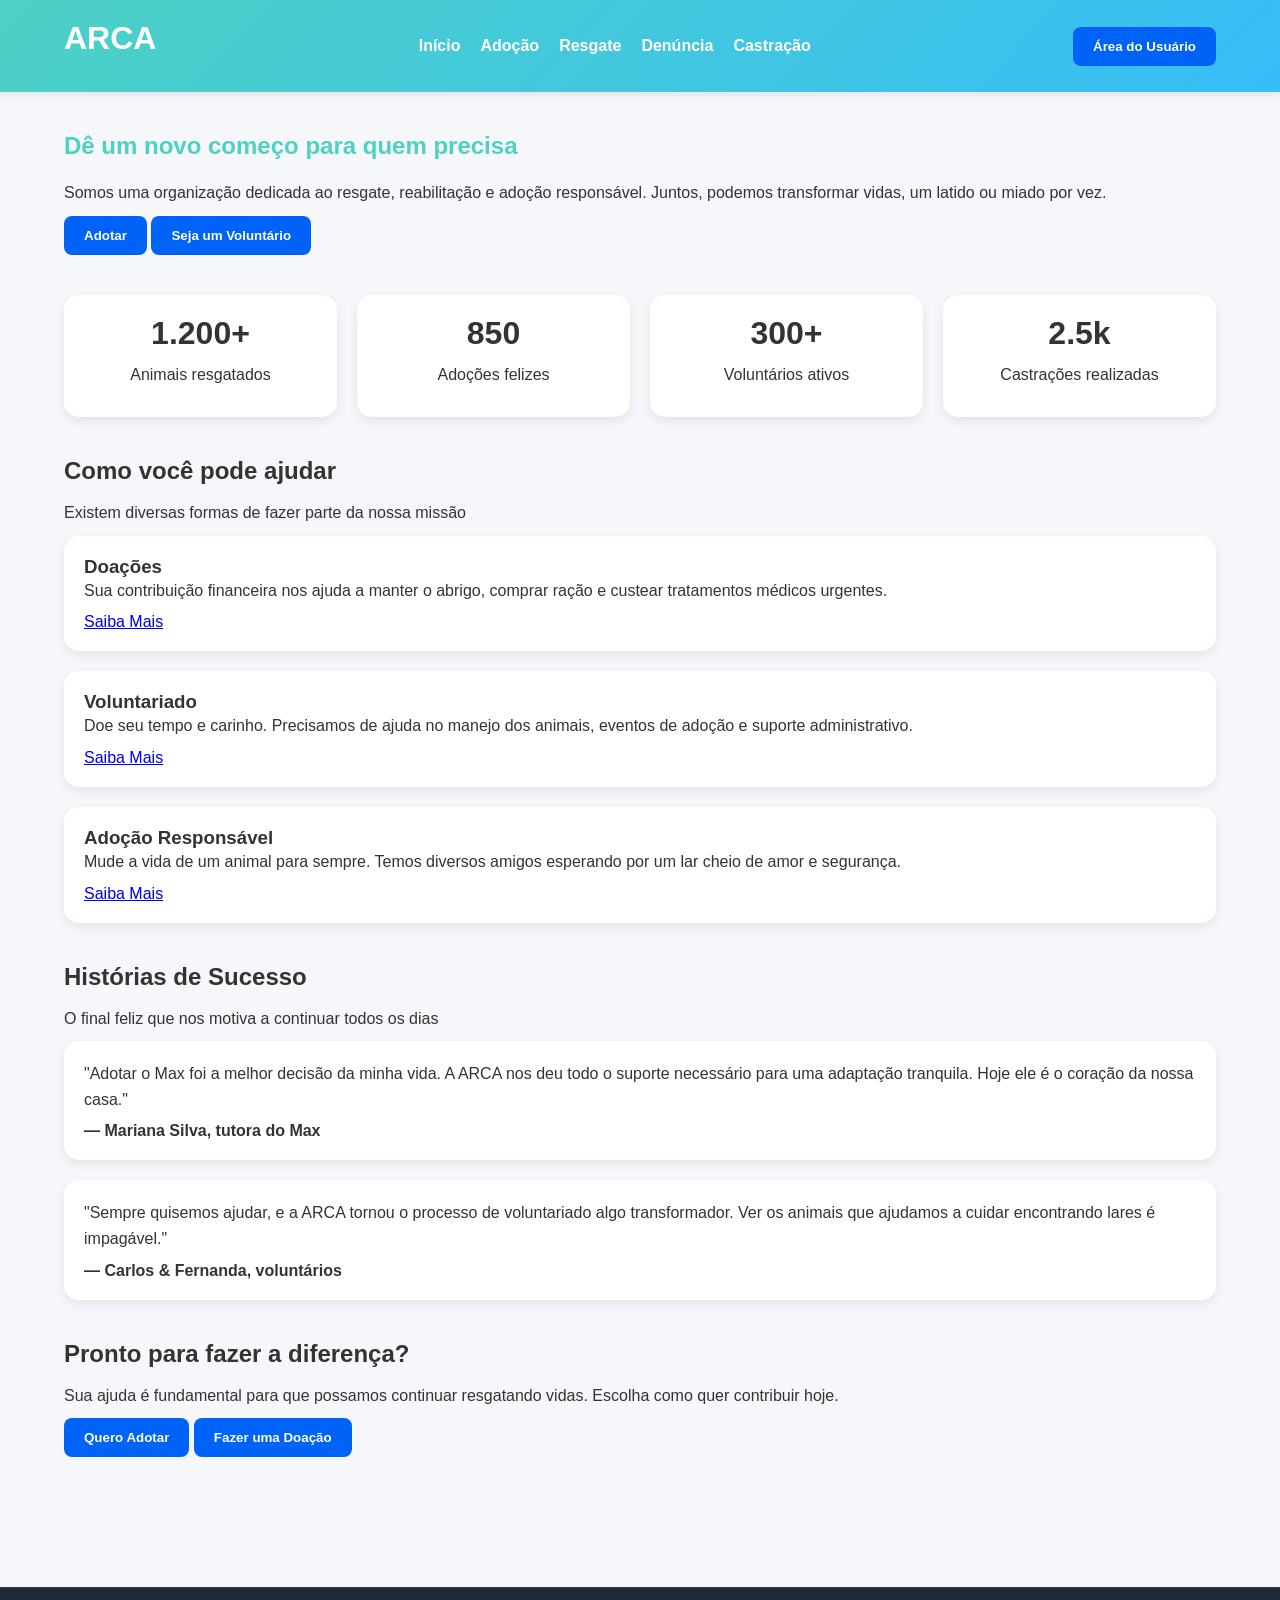
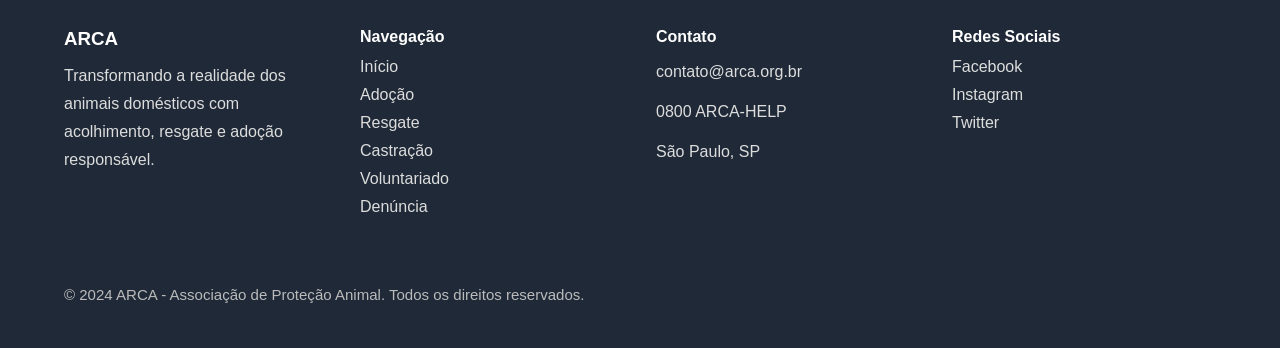
==== index.html @ 3cf7c87c "Add files via upload" ====
<!DOCTYPE html>
<html lang="pt-BR">
<head>
  <meta charset="UTF-8">
  <meta name="viewport" content="width=device-width, initial-scale=1.0">
  <title>ARCA</title>
  <link rel="stylesheet" href="css/style.css">
</head>
<body>

  <header>
    <h2>ARCA</h2>

    <nav>
      <a href="index.html">Início</a>
      <a href="adocao.html">Adoção</a>
      <a href="resgate.html">Resgate</a>
      <a href="denuncia.html">Denúncia</a>
      <a href="castracao.html">Castração</a>
    </nav>

    <button><a href="telalogin.html">Área do Usuário</a></button>
  </header>

  <main>
    <section>
      <h1>Dê um novo começo para quem precisa</h1>
      <p>
        Somos uma organização dedicada ao resgate, reabilitação e adoção responsável.
        Juntos, podemos transformar vidas, um latido ou miado por vez.
      </p>

      <button><a href="adocao.html">Adotar</a></button> 
      <button><a href="voluntario.html">Seja um Voluntário</a></button>
    </section>

    <section class="stats">
      <div>
        <h2>1.200+</h2>
        <p>Animais resgatados</p>
      </div>

      <div>
        <h2>850</h2>
        <p>Adoções felizes</p>
      </div>

      <div>
        <h2>300+</h2>
        <p>Voluntários ativos</p>
      </div>

      <div>
        <h2>2.5k</h2>
        <p>Castrações realizadas</p>
      </div>
    </section>

    <section>
      <h2>Como você pode ajudar</h2>
      <p>Existem diversas formas de fazer parte da nossa missão</p>

      <article>
        <h3>Doações</h3>
        <p>
          Sua contribuição financeira nos ajuda a manter o abrigo,
          comprar ração e custear tratamentos médicos urgentes.
        </p>
        <a href="#">Saiba Mais</a>
      </article>

      <article>
        <h3>Voluntariado</h3>
        <p>
          Doe seu tempo e carinho. Precisamos de ajuda no manejo dos animais,
          eventos de adoção e suporte administrativo.
        </p>
        <a href="voluntario.html">Saiba Mais</a>
      </article>

      <article>
        <h3>Adoção Responsável</h3>
        <p>
          Mude a vida de um animal para sempre. Temos diversos amigos esperando
          por um lar cheio de amor e segurança.
        </p>
        <a href="adocao.html">Saiba Mais</a>
      </article>
    </section>

    <section>
      <h2>Histórias de Sucesso</h2>
      <p>O final feliz que nos motiva a continuar todos os dias</p>

      <article>
        <p>
          "Adotar o Max foi a melhor decisão da minha vida. A ARCA nos deu todo
          o suporte necessário para uma adaptação tranquila. Hoje ele é o coração
          da nossa casa."
        </p>
        <strong>— Mariana Silva, tutora do Max</strong>
      </article>

      <article>
        <p>
          "Sempre quisemos ajudar, e a ARCA tornou o processo de voluntariado algo
          transformador. Ver os animais que ajudamos a cuidar encontrando lares é
          impagável."
        </p>
        <strong>— Carlos & Fernanda, voluntários</strong>
      </article>
    </section>

    <section>
      <h2>Pronto para fazer a diferença?</h2>
      <p>
        Sua ajuda é fundamental para que possamos continuar resgatando vidas.
        Escolha como quer contribuir hoje.
      </p>

      <button><a href="adocao.html">Quero Adotar</a></button>
      <button>Fazer uma Doação</a></button>
    </section>
  </main>

  <footer>
    <div>
      <h3>ARCA</h3>
      <p>Transformando a realidade dos animais domésticos com acolhimento, resgate e adoção responsável.</p>
    </div>
    <div>
      <h4>Navegação</h4>
      <ul>
        <li><a href="index.html">Início</a></li>
        <li><a href="adocao.html">Adoção</a></li>
        <li><a href="resgate.html">Resgate</a></li>
        <li><a href="castracao.html">Castração</a></li>
        <li><a href="voluntario.html">Voluntariado</a></li>
        <li><a href="denuncia.html">Denúncia</a></li>
      </ul>
    </div>
    <div>
      <h4>Contato</h4>
      <p>contato@arca.org.br</p>
      <p>0800 ARCA-HELP</p>
      <p>São Paulo, SP</p>
    </div>
    <div>
      <h4>Redes Sociais</h4>
      <ul>
        <li><a href="#">Facebook</a></li>
        <li><a href="#">Instagram</a></li>
        <li><a href="#">Twitter</a></li>
      </ul>
    </div>
    <p>© 2024 ARCA - Associação de Proteção Animal. Todos os direitos reservados.</p>
  </footer>

  <script src="./index.js"></script>
</body>
</html>
---- css/style.css ----
:root{
    --verde:hsl(174, 59%, 56%) ;
    --verde-claro:#38BDF8 ;
    --laranja:#0063F7;
    --cinza:#F5F7FA;
    --branco:#FFFFFF;
    --texto:#333333;
}

*{
    margin:0;
    padding:0;
    box-sizing:border-box;
    font-family:'Segoe UI', Tahoma, Geneva, Verdana, sans-serif;
}

body{
    background:var(--cinza);
    color:var(--texto);
    min-height:100vh;
}

/* HEADER */

header{
    background:linear-gradient(135deg,var(--verde),var(--verde-claro));
    color:white;
    padding:20px 5%;
    display:flex;
    justify-content:space-between;
    align-items:center;
    flex-wrap:wrap;
    box-shadow:0 2px 10px rgba(0,0,0,.1);
}

header h1,
header h2{
    font-size:2rem;
}

/* MENU */

nav{
    display:flex;
    gap:20px;
    align-items:center;
    flex-wrap:wrap;
}

header nav h1,
header nav h2{
    margin:0;
    font-size:1.8rem;
}

header nav ul{
    list-style:none;
    display:flex;
    gap:20px;
    align-items:center;
    margin:0;
    padding:0;
}

header nav li{
    margin:0;
}

nav a,
header nav ul a{
    text-decoration:none;
    color:white;
    font-weight:600;
    transition:.3s;
}

nav a:hover,
header nav ul a:hover{
    opacity:.8;
}

header nav button{
    margin-left:auto;
}

header nav button a{
    display:block;
    width:100%;
    height:100%;
    color:white;
    text-decoration:none;
}

/* CONTEÚDO */

main{
    width:90%;
    max-width:1200px;
    margin:auto;
    padding:40px 0;
}

section{
    margin-bottom:40px;
}

.rescue-grid{
    display:grid;
    grid-template-columns:1.6fr 1fr;
    gap:30px;
    align-items:start;
}

.rescue-grid aside{
    display:flex;
    flex-direction:column;
    gap:20px;
}

.map-box,
.help-box,
.emergency-box{
    background:white;
    border:1px solid rgba(0,0,0,.12);
    border-radius:15px;
    padding:24px;
    box-shadow:0 4px 12px rgba(0,0,0,.06);
}

.help-box{
    border-color:rgba(0,0,0,.18);
}

.map-box h2,
.help-box h3,
.emergency-box h3{
    margin-bottom:15px;
}

.help-box ul{
    margin:0;
    padding-left:20px;
}

.help-box li{
    margin-bottom:12px;
    line-height:1.75;
}

.map-box p,
.emergency-box p{
    margin-bottom:0;
}

.map-link{
    color:var(--verde);
    font-weight:700;
    text-decoration:none;
}

.map-link:hover{
    text-decoration:underline;
}

.map-frame{
    width:100%;
    min-height:240px;
    border-radius:15px;
    overflow:hidden;
    margin-bottom:15px;
    border:1px solid rgba(0,0,0,.12);
}

.map-frame iframe{
    width:100%;
    min-height:240px;
    border:0;
}

@media(max-width:992px){
    .rescue-grid{
        grid-template-columns:1fr;
    }
}

.stats{
    display:flex;
    gap:20px;
    justify-content:space-between;
    flex-wrap:wrap;
    align-items:center;
}

.stats > div{
    flex:1;
    min-width:180px;
    background:white;
    padding:20px;
    border-radius:15px;
    box-shadow:0 4px 12px rgba(0,0,0,.08);
    text-align:center;
}

.stats > div h2{
    font-size:2rem;
    margin-bottom:10px;
}

h1{
    color:var(--verde);
    margin-bottom:20px;
}

h2{
    margin-bottom:15px;
}

p{
    margin-bottom:10px;
    line-height:1.6;
}

/* CARDS */

article,
.card{
    background:white;
    border-radius:15px;
    padding:20px;
    margin-bottom:20px;
    box-shadow:0 4px 12px rgba(0,0,0,.08);
    transition:.3s;
}

article:hover,
.card:hover{
    transform:translateY(-4px);
}

/* GRID */

.cards,
.cards-grid{
    display:grid;
    grid-template-columns:repeat(auto-fit,minmax(280px,1fr));
    gap:20px;
}

.card-alert{
    grid-column:span 2;
    max-width:600px;
}

@media(max-width:768px){
    .card-alert{
        grid-column:span 1;
    }
}

/* IMAGENS */

img{
    max-width:100%;
    display:block;
    border-radius:10px;
}

.denuncia-img{
    max-width:420px;
    width:100%;
    height:auto;
    border-radius:20px;
    margin-top:20px;
    box-shadow:0 20px 40px rgba(0,0,0,0.14);
    border:1px solid rgba(255,255,255,0.35);
}

.hero-grid{
    display:grid;
    grid-template-columns:1.1fr 0.9fr;
    gap:40px;
    align-items:center;
    margin-bottom:40px;
}

.hero-copy p{
    max-width:620px;
    line-height:1.75;
}

.hero-visual{
    display:flex;
    justify-content:center;
}

.box-outline{
    background:white;
    border:1px solid rgba(0,0,0,.12);
    border-radius:18px;
    padding:30px;
    box-shadow:0 18px 35px rgba(0,0,0,0.08);
    margin-bottom:40px;
}

.box-outline h2{
    margin-bottom:20px;
}

.box-outline ul{
    list-style:none;
    margin:0;
    padding:0;
}

.box-outline li{
    position:relative;
    padding-left:28px;
    margin-bottom:14px;
    line-height:1.75;
}

.box-outline li::before{
    content:"✓";
    position:absolute;
    left:0;
    top:0;
    color:var(--verde);
    font-weight:700;
}

@media(max-width:992px){
    .hero-grid{
        grid-template-columns:1fr;
    }
    .hero-visual{
        order:-1;
    }
}

.card-img{
    overflow:hidden;
    border-radius:15px;
    height:210px;
}

.card-img img{
    width:100%;
    height:100%;
    object-fit:cover;
    display:block;
}

/* FORMULÁRIOS */

form{
    background:white;
    padding:30px;
    border-radius:15px;
    box-shadow:0 4px 12px rgba(0,0,0,.08);
}

fieldset{
    border:none;
    margin:0 0 25px;
    padding:0;
}

legend{
    font-size:1.1rem;
    font-weight:700;
    margin-bottom:18px;
}

label{
    display:block;
    margin-bottom:5px;
    font-weight:600;
}

label.checkbox-inline{
    display:flex;
    justify-content:flex-start;
    align-items:center;
    gap:8px;
    padding:10px 0;
    font-weight:600;
}

.checkbox-group{
    display:flex;
    gap:20px;
    flex-wrap:wrap;
    margin-bottom:20px;
}

.checkbox-group label{
    display:flex;
    flex:1;
    min-width:150px;
}

label.checkbox-inline span{
}

label.checkbox-inline input[type="checkbox"]{
    width:auto;
    margin:0;
}

/* STEPPER */
.stepper{
    display:flex;
    gap:24px;
    align-items:center;
    justify-content:center;
    margin-bottom:20px;
}

.step{
    display:flex;
    flex-direction:column;
    align-items:center;
    text-decoration:none;
    color:var(--texto);
    position:relative;
    padding:0 12px;
}

.step:not(:first-child)::before{
    content:"";
    position:absolute;
    left:-50%;
    top:18px;
    width:100%;
    height:2px;
    background:#e9eef0;
    z-index:0;
}

.step .circle{
    z-index:1;
    width:36px;
    height:36px;
    border-radius:50%;
    border:2px solid var(--verde);
    display:flex;
    align-items:center;
    justify-content:center;
    background:white;
    color:var(--verde);
    font-weight:700;
}

.step.active .circle{
    background:var(--verde);
    color:white;
}

.step .label{
    margin-top:8px;
    font-size:0.9rem;
}

/* end stepper */

input,
textarea,
select{
    width:100%;
    padding:12px;
    margin-bottom:15px;
    border:1px solid #ccc;
    border-radius:8px;
    font-size:1rem;
}

input:focus,
textarea:focus,
select:focus{
    outline:none;
    border-color:var(--verde);
}

/* BOTÕES */

button,
.btn{
    background:var(--laranja);
    color:white;
    border:none;
    padding:12px 20px;
    border-radius:8px;
    cursor:pointer;
    font-weight:600;
    transition:.3s;
}

button:hover,
.btn:hover{
    background:#f57c00;
}

.filters{
    margin-top:40px;
    margin-bottom:30px;
    display:flex;
    gap:10px;
    flex-wrap:wrap;
}

.filter-btn{
    background:var(--laranja);
    color:white;
    border:none;
    padding:10px 16px;
    border-radius:8px;
    cursor:pointer;
    font-weight:600;
    transition:.3s;
}

.filter-btn:hover{
    background:#f57c00;
}

button a,
.btn a{
    color:white;
    text-decoration:none;
}

/* TABELAS */

table{
    width:100%;
    border-collapse:collapse;
    background:white;
}

th{
    background:var(--verde);
    color:white;
}

th,
td{
    border:1px solid #ddd;
    padding:12px;
    text-align:center;
}

/* LOGIN E CADASTRO */

.login-container,
.cadastro-container{
    max-width:500px;
    margin:50px auto;
}

/* ÁREA DO USUÁRIO */

.perfil,
.usuario{
    background:white;
    padding:25px;
    border-radius:15px;
    box-shadow:0 4px 12px rgba(0,0,0,.08);
}

/* FOOTER */

footer{
    display:grid;
    grid-template-columns:repeat(4,minmax(180px,1fr));
    gap:32px;
    background:#1f2937;
    color:white;
    padding:40px 5%;
    margin-top:50px;
    border-top:1px solid rgba(255,255,255,0.08);
}

footer > div{
    display:flex;
    flex-direction:column;
    gap:12px;
}

footer h3,
footer h4{
    margin:0;
    font-weight:700;
}

footer p{
    margin:0;
    line-height:1.75;
    color:#ddd;
}

footer ul{
    list-style:none;
    padding:0;
    margin:0;
    display:block;
}

footer ul li{
    margin-bottom:10px;
}

footer a{
    color:#ddd;
    text-decoration:none;
}

footer a:hover{
    color:white;
}

footer > p{
    grid-column:1 / -1;
    color:#bbb;
    font-size:0.94rem;
    margin-top:24px;
}

/* RESPONSIVO */

@media(max-width:768px){

    header{
        flex-direction:column;
        text-align:center;
        gap:15px;
    }

    nav{
        justify-content:center;
    }

    h1{
        font-size:1.8rem;
    }

    form{
        padding:20px;
    }
}
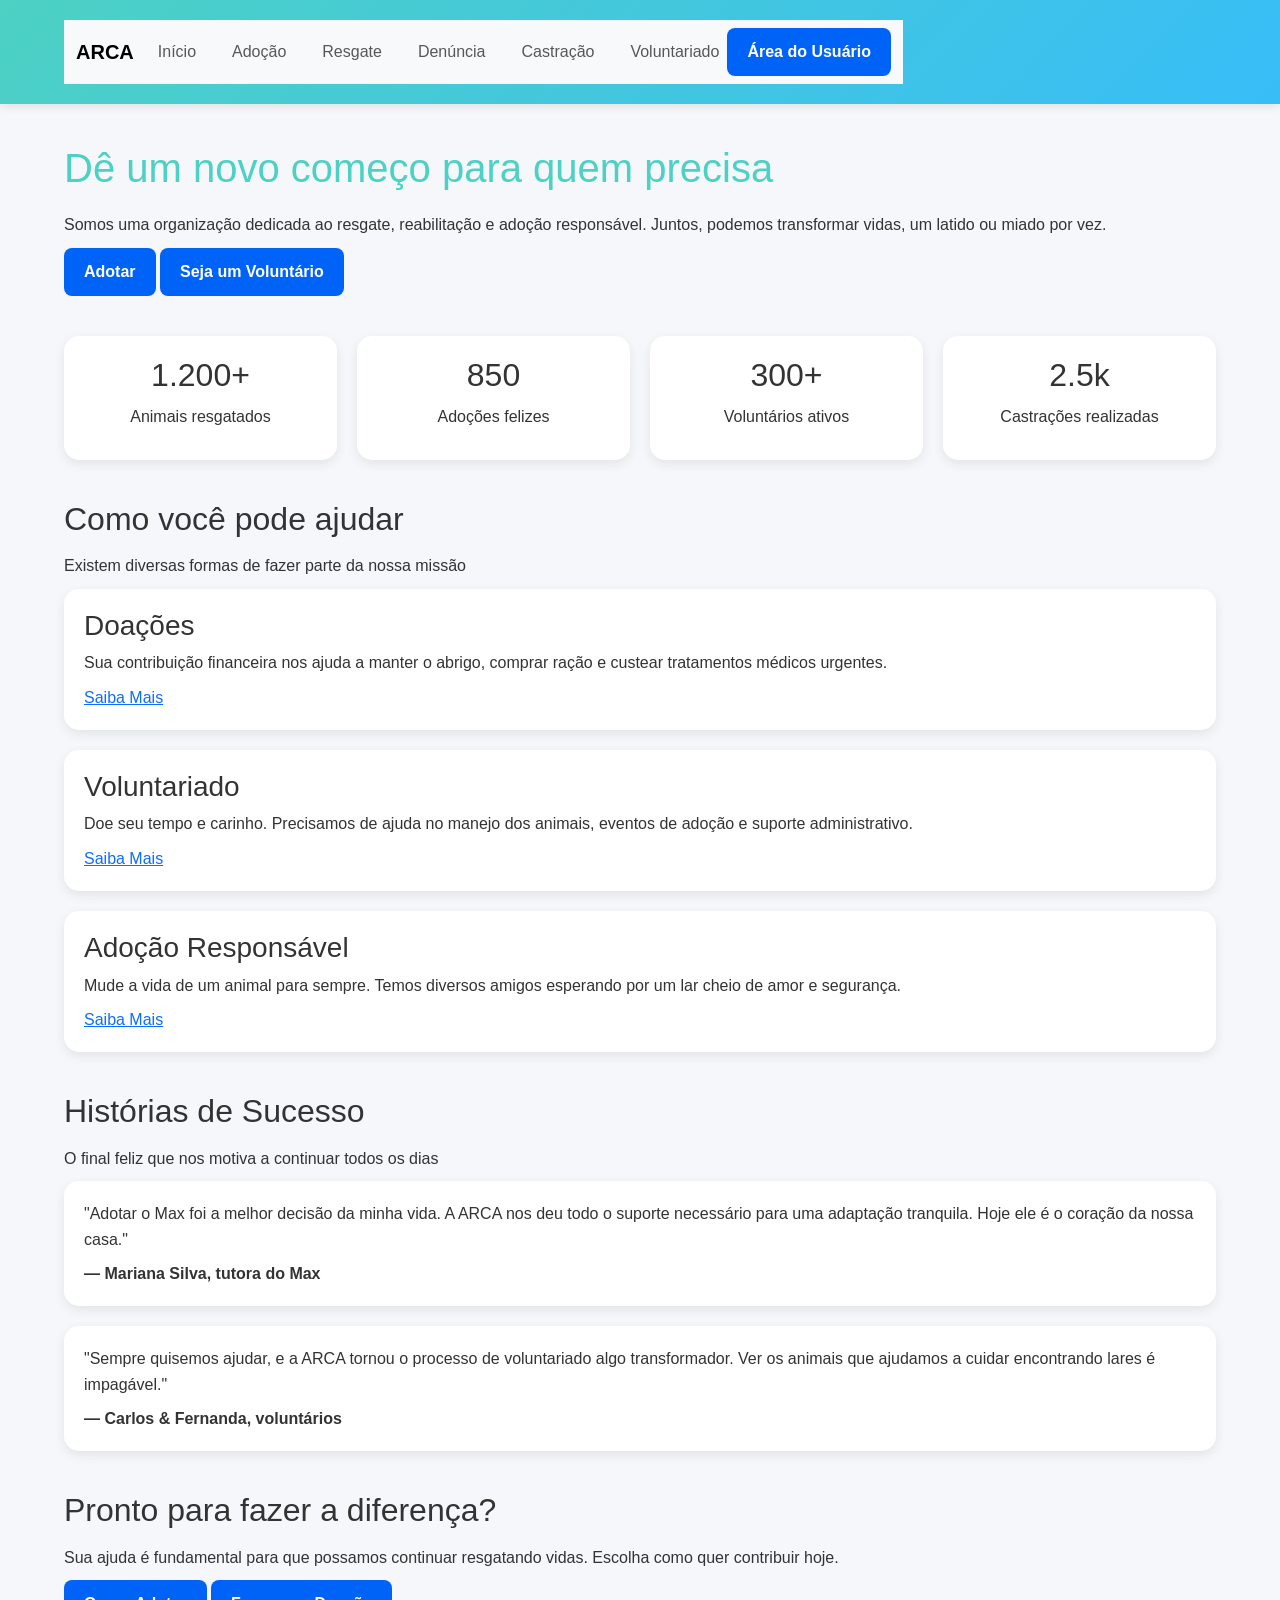
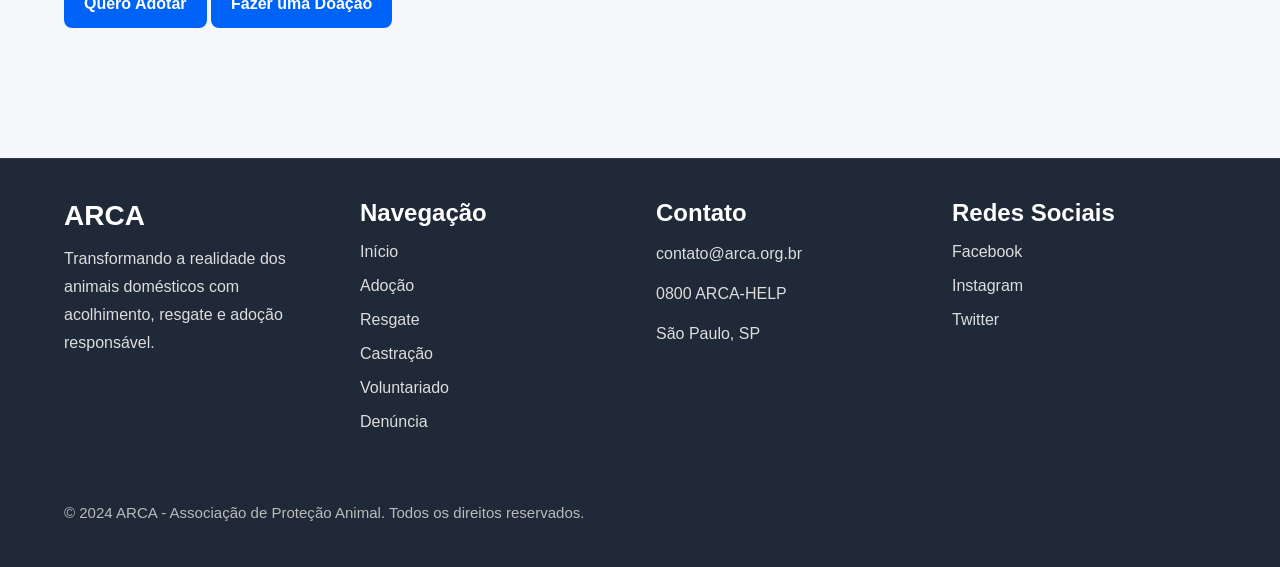
==== commit ad801bb4: "Update index.html" ====
--- a/index.html
+++ b/index.html
@@ -1,6 +1,7 @@
 <!DOCTYPE html>
 <html lang="pt-BR">
 <head>
+  <link href="https://cdn.jsdelivr.net/npm/bootstrap@5.3.8/dist/css/bootstrap.min.css" rel="stylesheet" integrity="sha384-sRIl4kxILFvY47J16cr9ZwB07vP4J8+LH7qKQnuqkuIAvNWLzeN8tE5YBujZqJLB" crossorigin="anonymous">
   <meta charset="UTF-8">
   <meta name="viewport" content="width=device-width, initial-scale=1.0">
   <title>ARCA</title>
@@ -9,17 +10,61 @@
 <body>
 
   <header>
-    <h2>ARCA</h2>
-
-    <nav>
-      <a href="index.html">Início</a>
-      <a href="adocao.html">Adoção</a>
-      <a href="resgate.html">Resgate</a>
-      <a href="denuncia.html">Denúncia</a>
-      <a href="castracao.html">Castração</a>
-    </nav>
-
-    <button><a href="telalogin.html">Área do Usuário</a></button>
+<nav class="navbar navbar-expand-lg bg-body-tertiary">
+  <div class="container-fluid">
+
+    <a class="navbar-brand" href="index.html">ARCA</a>
+
+    <button
+      class="navbar-toggler"
+      type="button"
+      data-bs-toggle="collapse"
+      data-bs-target="#navbarNav"
+      aria-controls="navbarNav"
+      aria-expanded="false"
+      aria-label="Alternar navegação">
+
+      <span class="navbar-toggler-icon"></span>
+    </button>
+
+    <div class="collapse navbar-collapse" id="navbarNav">
+
+      <ul class="navbar-nav me-auto">
+
+        <li class="nav-item">
+          <a class="nav-link" href="index.html">Início</a>
+        </li>
+
+        <li class="nav-item">
+          <a class="nav-link" href="adocao.html">Adoção</a>
+        </li>
+
+        <li class="nav-item">
+          <a class="nav-link" href="resgate.html">Resgate</a>
+        </li>
+
+        <li class="nav-item">
+          <a class="nav-link" href="denuncia.html">Denúncia</a>
+        </li>
+
+        <li class="nav-item">
+          <a class="nav-link" href="castracao.html">Castração</a>
+        </li>
+
+        <li class="nav-item">
+          <a class="nav-link" href="voluntario.html">Voluntariado</a>
+        </li>
+
+      </ul>
+
+      <a class="btn btn-primary" href="telalogin.html">
+        Área do Usuário
+      </a>
+
+    </div>
+
+  </div>
+</nav>
   </header>
 
   <main>
@@ -157,5 +202,6 @@
   </footer>
 
   <script src="./index.js"></script>
+  <script src="https://cdn.jsdelivr.net/npm/bootstrap@5.3.8/dist/js/bootstrap.bundle.min.js" integrity="sha384-FKyoEForCGlyvwx9Hj09JcYn3nv7wiPVlz7YYwJrWVcXK/BmnVDxM+D2scQbITxI" crossorigin="anonymous"></script>
 </body>
-</html>+</html>
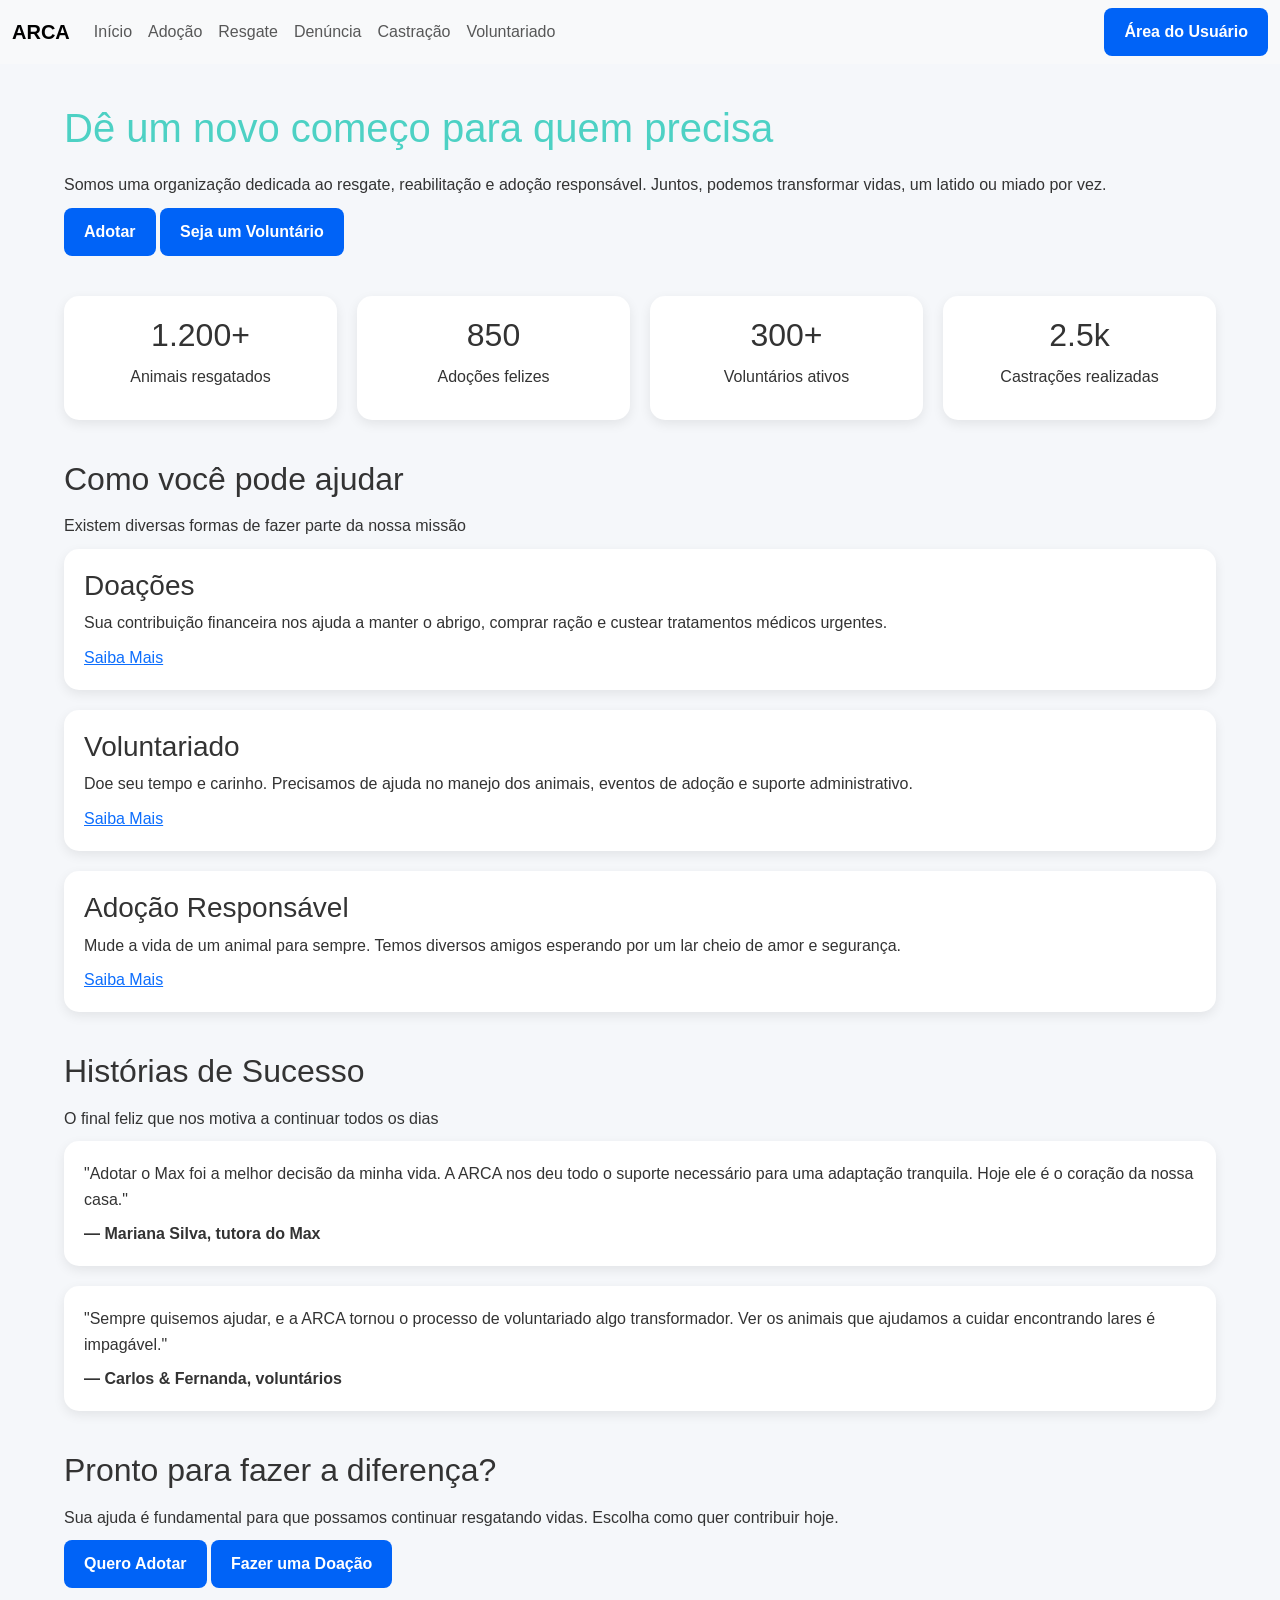
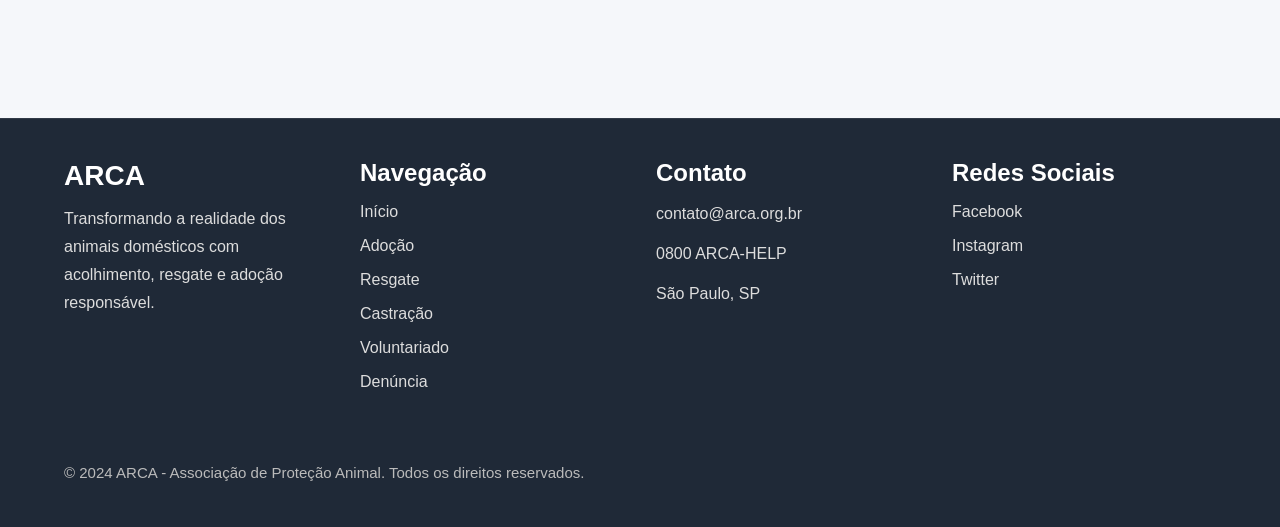
==== commit 84244670: "Update index.html" ====
--- a/index.html
+++ b/index.html
@@ -9,7 +9,7 @@
 </head>
 <body>
 
-  <header>
+
 <nav class="navbar navbar-expand-lg bg-body-tertiary">
   <div class="container-fluid">
 
@@ -65,7 +65,7 @@
 
   </div>
 </nav>
-  </header>
+
 
   <main>
     <section>
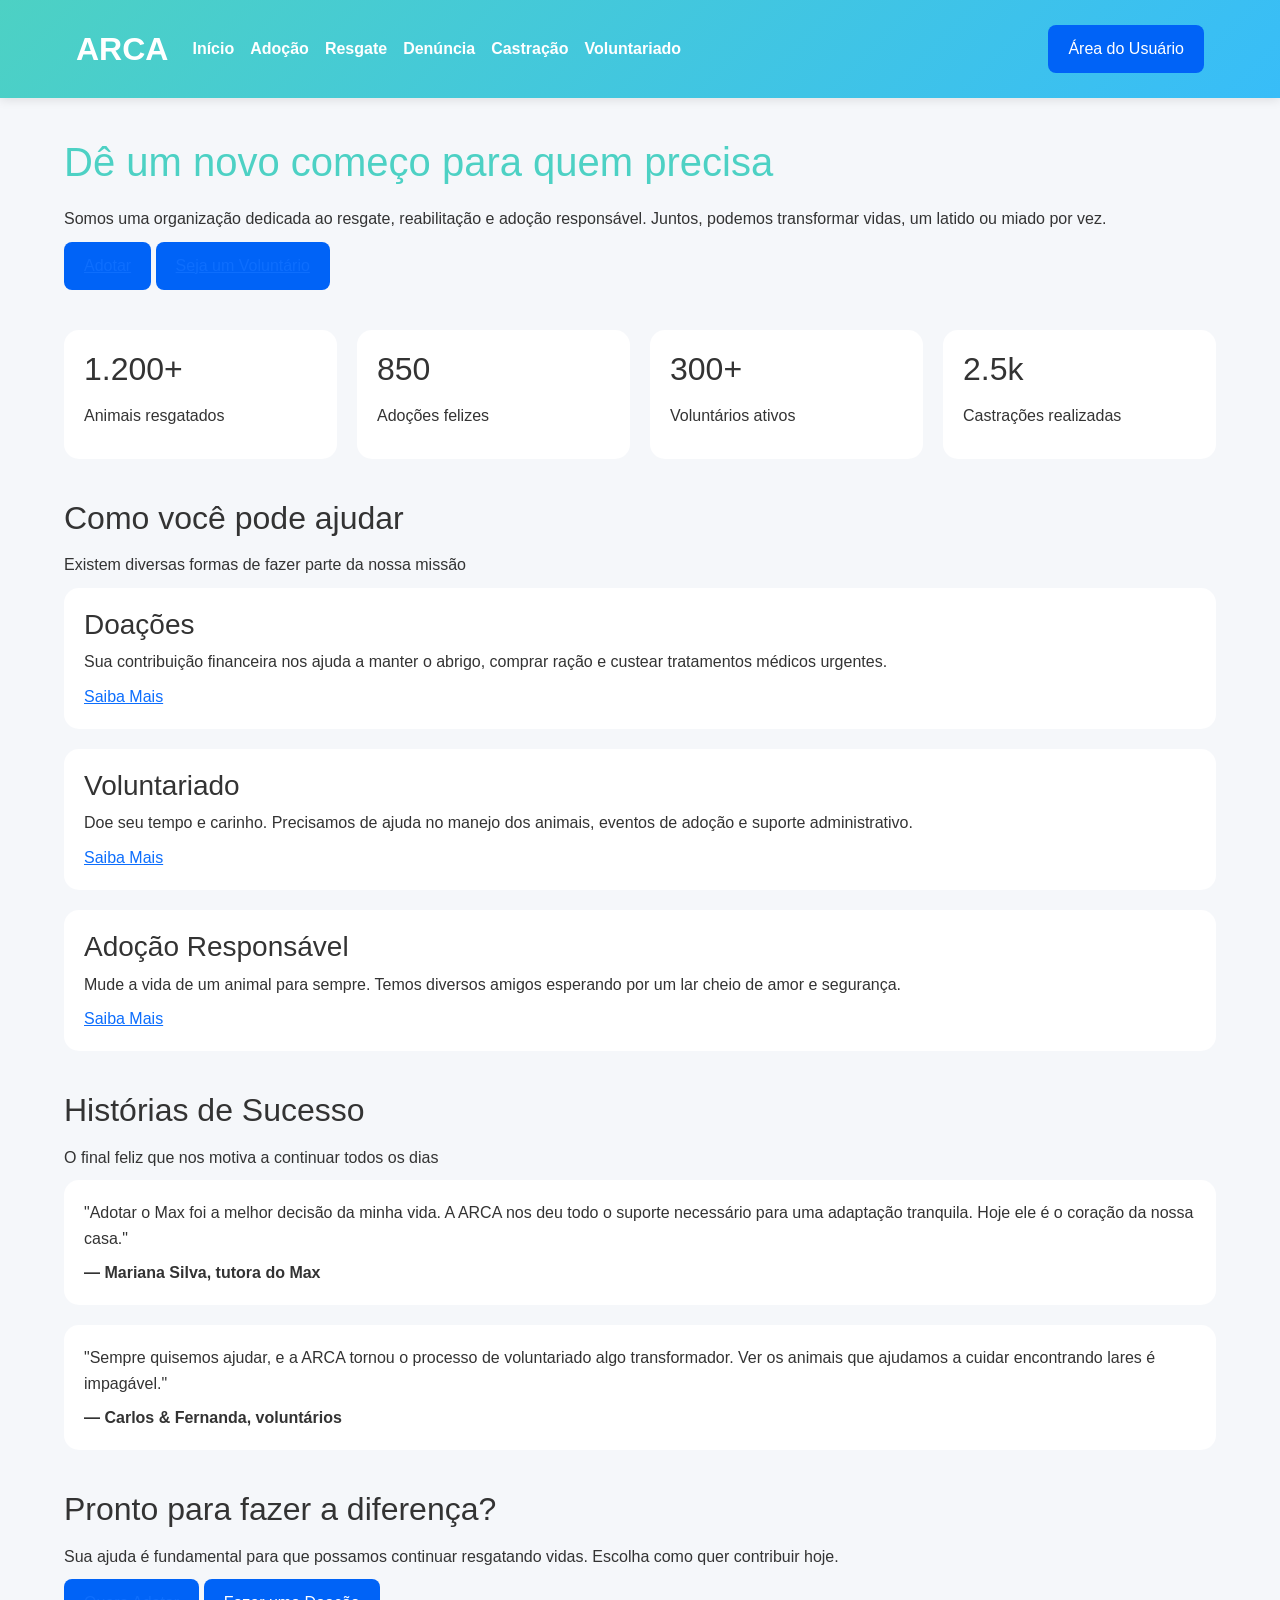
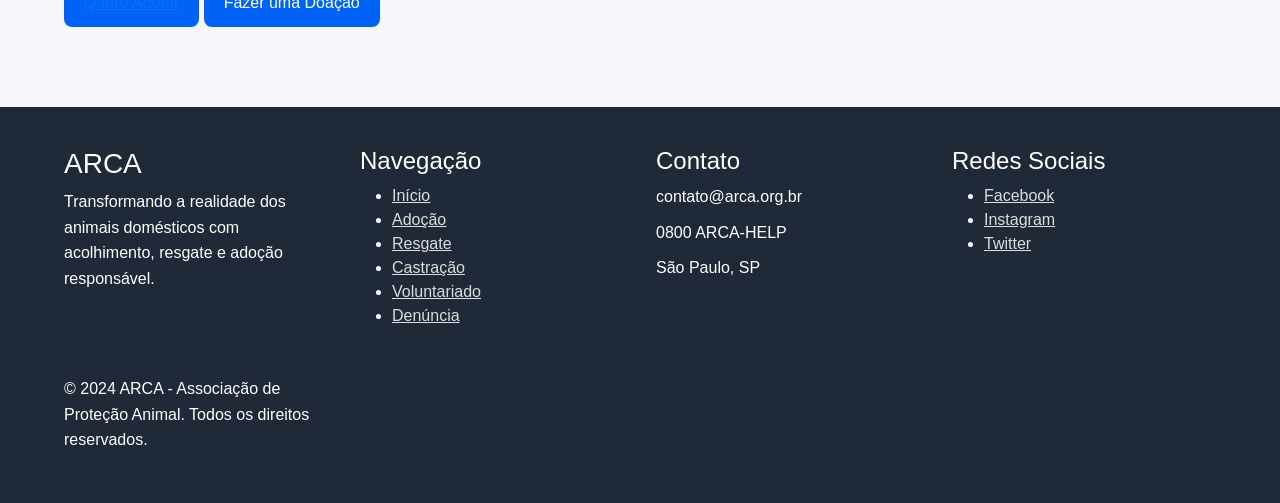
==== commit b68d88b3: "Update index.html" ====
--- a/index.html
+++ b/index.html
@@ -9,8 +9,7 @@
 </head>
 <body>
 
-
-<nav class="navbar navbar-expand-lg bg-body-tertiary">
+<nav class="navbar navbar-expand-lg bg-transparent">
   <div class="container-fluid">
 
     <a class="navbar-brand" href="index.html">ARCA</a>
--- a/css/style.css
+++ b/css/style.css
@@ -1,6 +1,7 @@
+
 :root{
-    --verde:hsl(174, 59%, 56%) ;
-    --verde-claro:#38BDF8 ;
+    --verde:hsl(174, 59%, 56%);
+    --verde-claro:#38BDF8;
     --laranja:#0063F7;
     --cinza:#F5F7FA;
     --branco:#FFFFFF;
@@ -39,8 +40,9 @@
 }
 
 /* MENU */
-
-nav{
+/* ALTERADO PARA NÃO QUEBRAR O BOOTSTRAP */
+
+header nav{
     display:flex;
     gap:20px;
     align-items:center;
@@ -66,7 +68,7 @@
     margin:0;
 }
 
-nav a,
+header nav a,
 header nav ul a{
     text-decoration:none;
     color:white;
@@ -74,7 +76,7 @@
     transition:.3s;
 }
 
-nav a:hover,
+header nav a:hover,
 header nav ul a:hover{
     opacity:.8;
 }
@@ -104,91 +106,11 @@
     margin-bottom:40px;
 }
 
-.rescue-grid{
-    display:grid;
-    grid-template-columns:1.6fr 1fr;
-    gap:30px;
-    align-items:start;
-}
-
-.rescue-grid aside{
-    display:flex;
-    flex-direction:column;
-    gap:20px;
-}
-
-.map-box,
-.help-box,
-.emergency-box{
-    background:white;
-    border:1px solid rgba(0,0,0,.12);
-    border-radius:15px;
-    padding:24px;
-    box-shadow:0 4px 12px rgba(0,0,0,.06);
-}
-
-.help-box{
-    border-color:rgba(0,0,0,.18);
-}
-
-.map-box h2,
-.help-box h3,
-.emergency-box h3{
-    margin-bottom:15px;
-}
-
-.help-box ul{
-    margin:0;
-    padding-left:20px;
-}
-
-.help-box li{
-    margin-bottom:12px;
-    line-height:1.75;
-}
-
-.map-box p,
-.emergency-box p{
-    margin-bottom:0;
-}
-
-.map-link{
-    color:var(--verde);
-    font-weight:700;
-    text-decoration:none;
-}
-
-.map-link:hover{
-    text-decoration:underline;
-}
-
-.map-frame{
-    width:100%;
-    min-height:240px;
-    border-radius:15px;
-    overflow:hidden;
-    margin-bottom:15px;
-    border:1px solid rgba(0,0,0,.12);
-}
-
-.map-frame iframe{
-    width:100%;
-    min-height:240px;
-    border:0;
-}
-
-@media(max-width:992px){
-    .rescue-grid{
-        grid-template-columns:1fr;
-    }
-}
-
 .stats{
     display:flex;
     gap:20px;
     justify-content:space-between;
     flex-wrap:wrap;
-    align-items:center;
 }
 
 .stats > div{
@@ -197,13 +119,6 @@
     background:white;
     padding:20px;
     border-radius:15px;
-    box-shadow:0 4px 12px rgba(0,0,0,.08);
-    text-align:center;
-}
-
-.stats > div h2{
-    font-size:2rem;
-    margin-bottom:10px;
 }
 
 h1{
@@ -228,240 +143,33 @@
     border-radius:15px;
     padding:20px;
     margin-bottom:20px;
-    box-shadow:0 4px 12px rgba(0,0,0,.08);
-    transition:.3s;
-}
-
-article:hover,
-.card:hover{
-    transform:translateY(-4px);
 }
 
 /* GRID */
 
-.cards,
 .cards-grid{
     display:grid;
     grid-template-columns:repeat(auto-fit,minmax(280px,1fr));
     gap:20px;
 }
 
-.card-alert{
-    grid-column:span 2;
-    max-width:600px;
-}
-
-@media(max-width:768px){
-    .card-alert{
-        grid-column:span 1;
-    }
-}
-
-/* IMAGENS */
-
-img{
-    max-width:100%;
-    display:block;
-    border-radius:10px;
-}
-
-.denuncia-img{
-    max-width:420px;
-    width:100%;
-    height:auto;
-    border-radius:20px;
-    margin-top:20px;
-    box-shadow:0 20px 40px rgba(0,0,0,0.14);
-    border:1px solid rgba(255,255,255,0.35);
-}
-
-.hero-grid{
-    display:grid;
-    grid-template-columns:1.1fr 0.9fr;
-    gap:40px;
-    align-items:center;
-    margin-bottom:40px;
-}
-
-.hero-copy p{
-    max-width:620px;
-    line-height:1.75;
-}
-
-.hero-visual{
-    display:flex;
-    justify-content:center;
-}
-
-.box-outline{
-    background:white;
-    border:1px solid rgba(0,0,0,.12);
-    border-radius:18px;
-    padding:30px;
-    box-shadow:0 18px 35px rgba(0,0,0,0.08);
-    margin-bottom:40px;
-}
-
-.box-outline h2{
-    margin-bottom:20px;
-}
-
-.box-outline ul{
-    list-style:none;
-    margin:0;
-    padding:0;
-}
-
-.box-outline li{
-    position:relative;
-    padding-left:28px;
-    margin-bottom:14px;
-    line-height:1.75;
-}
-
-.box-outline li::before{
-    content:"✓";
-    position:absolute;
-    left:0;
-    top:0;
-    color:var(--verde);
-    font-weight:700;
-}
-
-@media(max-width:992px){
-    .hero-grid{
-        grid-template-columns:1fr;
-    }
-    .hero-visual{
-        order:-1;
-    }
-}
-
-.card-img{
-    overflow:hidden;
-    border-radius:15px;
-    height:210px;
-}
-
-.card-img img{
-    width:100%;
-    height:100%;
-    object-fit:cover;
-    display:block;
-}
-
-/* FORMULÁRIOS */
+/* FORM */
 
 form{
     background:white;
     padding:30px;
     border-radius:15px;
-    box-shadow:0 4px 12px rgba(0,0,0,.08);
 }
 
 fieldset{
     border:none;
-    margin:0 0 25px;
-    padding:0;
+    margin-bottom:20px;
 }
 
 legend{
-    font-size:1.1rem;
     font-weight:700;
-    margin-bottom:18px;
-}
-
-label{
-    display:block;
-    margin-bottom:5px;
-    font-weight:600;
-}
-
-label.checkbox-inline{
-    display:flex;
-    justify-content:flex-start;
-    align-items:center;
-    gap:8px;
-    padding:10px 0;
-    font-weight:600;
-}
-
-.checkbox-group{
-    display:flex;
-    gap:20px;
-    flex-wrap:wrap;
-    margin-bottom:20px;
-}
-
-.checkbox-group label{
-    display:flex;
-    flex:1;
-    min-width:150px;
-}
-
-label.checkbox-inline span{
-}
-
-label.checkbox-inline input[type="checkbox"]{
-    width:auto;
-    margin:0;
-}
-
-/* STEPPER */
-.stepper{
-    display:flex;
-    gap:24px;
-    align-items:center;
-    justify-content:center;
-    margin-bottom:20px;
-}
-
-.step{
-    display:flex;
-    flex-direction:column;
-    align-items:center;
-    text-decoration:none;
-    color:var(--texto);
-    position:relative;
-    padding:0 12px;
-}
-
-.step:not(:first-child)::before{
-    content:"";
-    position:absolute;
-    left:-50%;
-    top:18px;
-    width:100%;
-    height:2px;
-    background:#e9eef0;
-    z-index:0;
-}
-
-.step .circle{
-    z-index:1;
-    width:36px;
-    height:36px;
-    border-radius:50%;
-    border:2px solid var(--verde);
-    display:flex;
-    align-items:center;
-    justify-content:center;
-    background:white;
-    color:var(--verde);
-    font-weight:700;
-}
-
-.step.active .circle{
-    background:var(--verde);
-    color:white;
-}
-
-.step .label{
-    margin-top:8px;
-    font-size:0.9rem;
-}
-
-/* end stepper */
+    margin-bottom:15px;
+}
 
 input,
 textarea,
@@ -471,7 +179,6 @@
     margin-bottom:15px;
     border:1px solid #ccc;
     border-radius:8px;
-    font-size:1rem;
 }
 
 input:focus,
@@ -490,9 +197,6 @@
     border:none;
     padding:12px 20px;
     border-radius:8px;
-    cursor:pointer;
-    font-weight:600;
-    transition:.3s;
 }
 
 button:hover,
@@ -500,41 +204,11 @@
     background:#f57c00;
 }
 
-.filters{
-    margin-top:40px;
-    margin-bottom:30px;
-    display:flex;
-    gap:10px;
-    flex-wrap:wrap;
-}
-
-.filter-btn{
-    background:var(--laranja);
-    color:white;
-    border:none;
-    padding:10px 16px;
-    border-radius:8px;
-    cursor:pointer;
-    font-weight:600;
-    transition:.3s;
-}
-
-.filter-btn:hover{
-    background:#f57c00;
-}
-
-button a,
-.btn a{
-    color:white;
-    text-decoration:none;
-}
-
-/* TABELAS */
+/* TABELA */
 
 table{
     width:100%;
     border-collapse:collapse;
-    background:white;
 }
 
 th{
@@ -546,104 +220,91 @@
 td{
     border:1px solid #ddd;
     padding:12px;
-    text-align:center;
-}
-
-/* LOGIN E CADASTRO */
-
-.login-container,
-.cadastro-container{
-    max-width:500px;
-    margin:50px auto;
-}
-
-/* ÁREA DO USUÁRIO */
-
-.perfil,
-.usuario{
-    background:white;
-    padding:25px;
-    border-radius:15px;
-    box-shadow:0 4px 12px rgba(0,0,0,.08);
 }
 
 /* FOOTER */
 
 footer{
     display:grid;
-    grid-template-columns:repeat(4,minmax(180px,1fr));
+    grid-template-columns:repeat(4,1fr);
     gap:32px;
     background:#1f2937;
     color:white;
     padding:40px 5%;
-    margin-top:50px;
-    border-top:1px solid rgba(255,255,255,0.08);
-}
-
-footer > div{
-    display:flex;
-    flex-direction:column;
-    gap:12px;
-}
-
-footer h3,
-footer h4{
-    margin:0;
-    font-weight:700;
-}
-
-footer p{
-    margin:0;
-    line-height:1.75;
-    color:#ddd;
-}
-
-footer ul{
-    list-style:none;
-    padding:0;
-    margin:0;
-    display:block;
-}
-
-footer ul li{
-    margin-bottom:10px;
 }
 
 footer a{
     color:#ddd;
-    text-decoration:none;
 }
 
 footer a:hover{
     color:white;
 }
 
-footer > p{
-    grid-column:1 / -1;
-    color:#bbb;
-    font-size:0.94rem;
-    margin-top:24px;
-}
-
 /* RESPONSIVO */
 
+
 @media(max-width:768px){
 
-    header{
-        flex-direction:column;
-        text-align:center;
-        gap:15px;
-    }
-
-    nav{
-        justify-content:center;
-    }
-
-    h1{
-        font-size:1.8rem;
-    }
-
-    form{
-        padding:20px;
-    }
-}+header{
+flex-direction:column;
+text-align:center;
+gap:15px;
+}
+
+header nav{
+justify-content:center;
+}
+
+h1{
+font-size:1.8rem;
+}
+
+form{
+padding:20px;
+}
+
+}
+/* NAVBAR BOOTSTRAP */
+
+.navbar{
+background:linear-gradient(
+135deg,
+var(--verde),
+var(--verde-claro)
+)!important;
+
+padding:20px 5%;
+
+box-shadow:0 2px 10px rgba(0,0,0,.1);
+}
+
+.navbar .navbar-brand{
+color:white !important;
+font-size:2rem;
+font-weight:700;
+}
+
+.navbar .nav-link{
+color:white !important;
+font-weight:600;
+}
+
+.navbar .nav-link:hover{
+opacity:.8;
+}
+
+.navbar .btn{
+background:var(--laranja);
+border:none;
+}
+
+.navbar .btn:hover{
+background:#f57c00;
+}
+
+.navbar-toggler{
+background:white;
+}
+
+
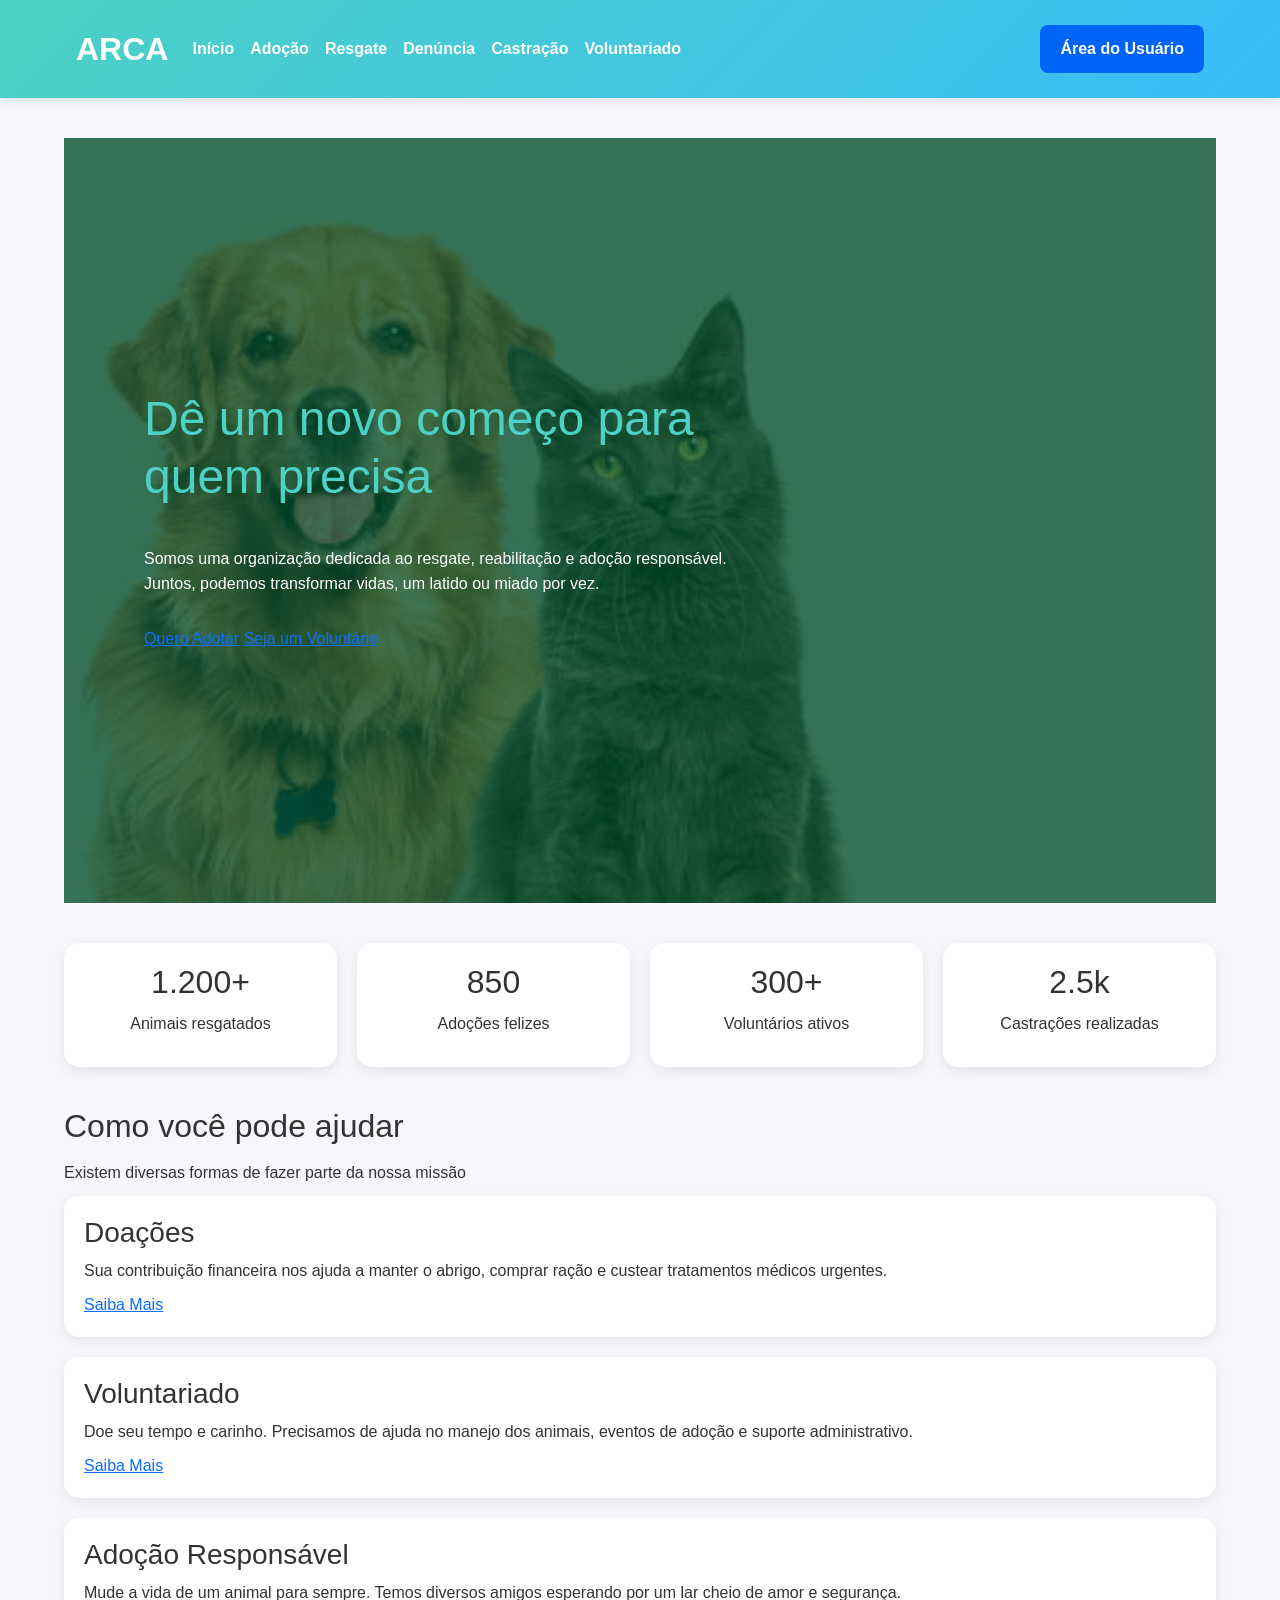
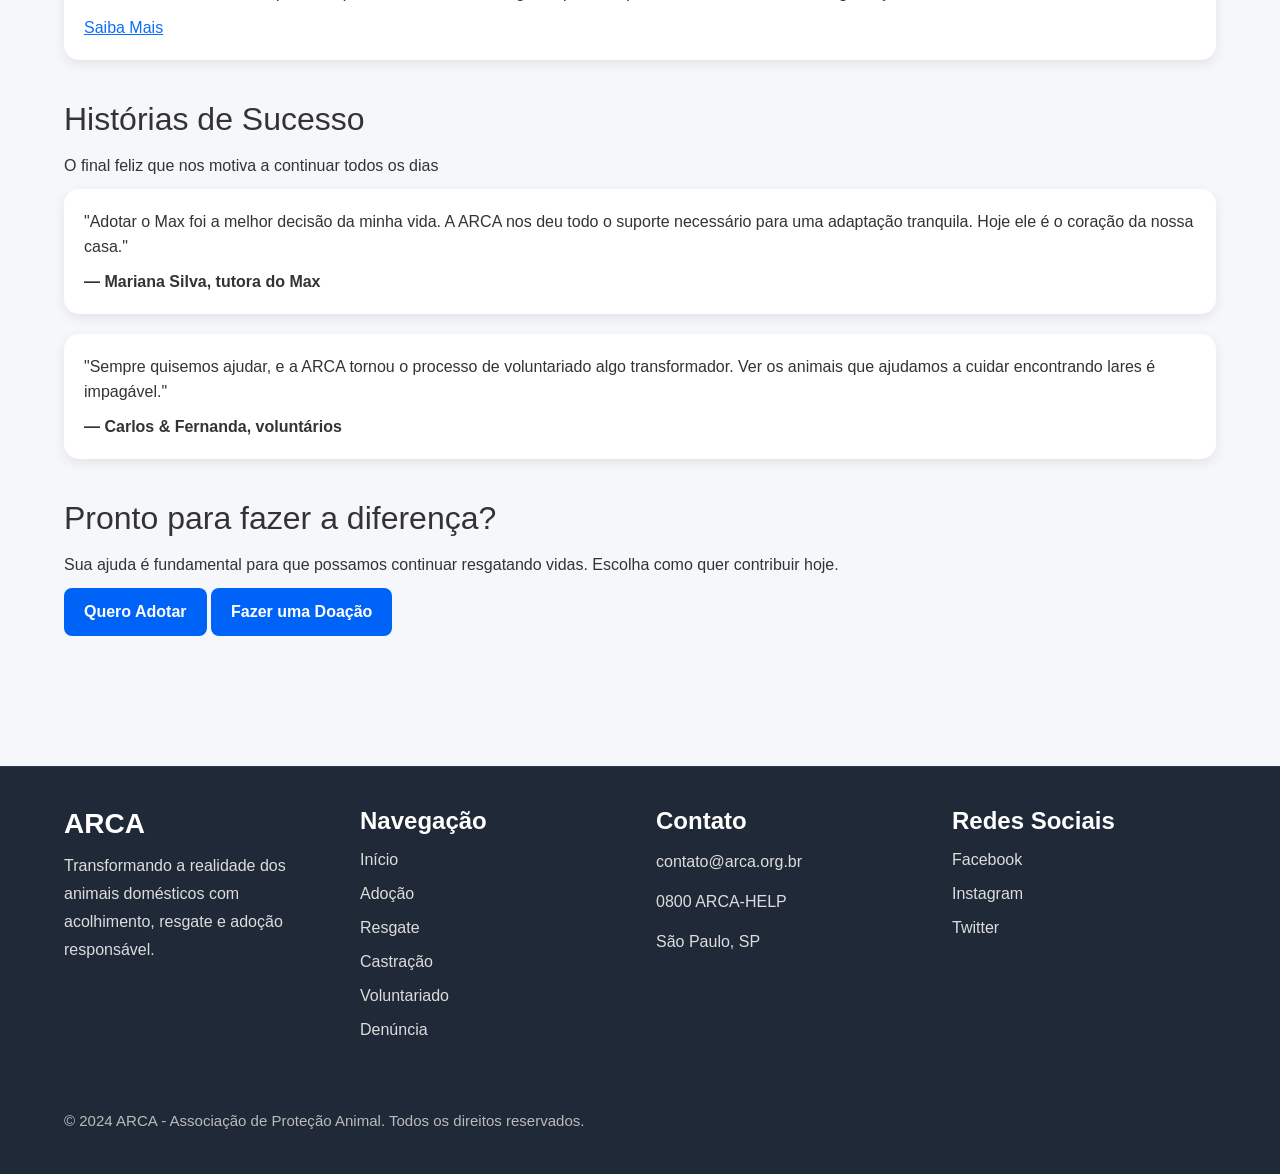
==== commit e4ba8699: "Update index.html" ====
--- a/index.html
+++ b/index.html
@@ -67,16 +67,19 @@
 
 
   <main>
-    <section>
-      <h1>Dê um novo começo para quem precisa</h1>
-      <p>
-        Somos uma organização dedicada ao resgate, reabilitação e adoção responsável.
-        Juntos, podemos transformar vidas, um latido ou miado por vez.
-      </p>
-
-      <button><a href="adocao.html">Adotar</a></button> 
-      <button><a href="voluntario.html">Seja um Voluntário</a></button>
-    </section>
+ <section class="hero">
+  <h1>Dê um novo começo para quem precisa</h1>
+
+  <p>
+    Somos uma organização dedicada ao resgate, reabilitação e adoção responsável.
+    Juntos, podemos transformar vidas, um latido ou miado por vez.
+  </p>
+
+  <div class="hero-botoes">
+    <a href="adocao.html" class="botao-claro">Quero Adotar</a>
+    <a href="voluntario.html" class="botao-transparente">Seja um Voluntário</a>
+  </div>
+</section>
 
     <section class="stats">
       <div>
--- a/css/style.css
+++ b/css/style.css
@@ -1,7 +1,7 @@
 
 :root{
-    --verde:hsl(174, 59%, 56%);
-    --verde-claro:#38BDF8;
+    --verde:hsl(174, 59%, 56%) ;
+    --verde-claro:#38BDF8 ;
     --laranja:#0063F7;
     --cinza:#F5F7FA;
     --branco:#FFFFFF;
@@ -40,7 +40,6 @@
 }
 
 /* MENU */
-/* ALTERADO PARA NÃO QUEBRAR O BOOTSTRAP */
 
 header nav{
     display:flex;
@@ -106,11 +105,91 @@
     margin-bottom:40px;
 }
 
+.rescue-grid{
+    display:grid;
+    grid-template-columns:1.6fr 1fr;
+    gap:30px;
+    align-items:start;
+}
+
+.rescue-grid aside{
+    display:flex;
+    flex-direction:column;
+    gap:20px;
+}
+
+.map-box,
+.help-box,
+.emergency-box{
+    background:white;
+    border:1px solid rgba(0,0,0,.12);
+    border-radius:15px;
+    padding:24px;
+    box-shadow:0 4px 12px rgba(0,0,0,.06);
+}
+
+.help-box{
+    border-color:rgba(0,0,0,.18);
+}
+
+.map-box h2,
+.help-box h3,
+.emergency-box h3{
+    margin-bottom:15px;
+}
+
+.help-box ul{
+    margin:0;
+    padding-left:20px;
+}
+
+.help-box li{
+    margin-bottom:12px;
+    line-height:1.75;
+}
+
+.map-box p,
+.emergency-box p{
+    margin-bottom:0;
+}
+
+.map-link{
+    color:var(--verde);
+    font-weight:700;
+    text-decoration:none;
+}
+
+.map-link:hover{
+    text-decoration:underline;
+}
+
+.map-frame{
+    width:100%;
+    min-height:240px;
+    border-radius:15px;
+    overflow:hidden;
+    margin-bottom:15px;
+    border:1px solid rgba(0,0,0,.12);
+}
+
+.map-frame iframe{
+    width:100%;
+    min-height:240px;
+    border:0;
+}
+
+@media(max-width:992px){
+    .rescue-grid{
+        grid-template-columns:1fr;
+    }
+}
+
 .stats{
     display:flex;
     gap:20px;
     justify-content:space-between;
     flex-wrap:wrap;
+    align-items:center;
 }
 
 .stats > div{
@@ -119,6 +198,13 @@
     background:white;
     padding:20px;
     border-radius:15px;
+    box-shadow:0 4px 12px rgba(0,0,0,.08);
+    text-align:center;
+}
+
+.stats > div h2{
+    font-size:2rem;
+    margin-bottom:10px;
 }
 
 h1{
@@ -143,33 +229,240 @@
     border-radius:15px;
     padding:20px;
     margin-bottom:20px;
+    box-shadow:0 4px 12px rgba(0,0,0,.08);
+    transition:.3s;
+}
+
+article:hover,
+.card:hover{
+    transform:translateY(-4px);
 }
 
 /* GRID */
 
+.cards,
 .cards-grid{
     display:grid;
     grid-template-columns:repeat(auto-fit,minmax(280px,1fr));
     gap:20px;
 }
 
-/* FORM */
+.card-alert{
+    grid-column:span 2;
+    max-width:600px;
+}
+
+@media(max-width:768px){
+    .card-alert{
+        grid-column:span 1;
+    }
+}
+
+/* IMAGENS */
+
+img{
+    max-width:100%;
+    display:block;
+    border-radius:10px;
+}
+
+.denuncia-img{
+    max-width:420px;
+    width:100%;
+    height:auto;
+    border-radius:20px;
+    margin-top:20px;
+    box-shadow:0 20px 40px rgba(0,0,0,0.14);
+    border:1px solid rgba(255,255,255,0.35);
+}
+
+.hero-grid{
+    display:grid;
+    grid-template-columns:1.1fr 0.9fr;
+    gap:40px;
+    align-items:center;
+    margin-bottom:40px;
+}
+
+.hero-copy p{
+    max-width:620px;
+    line-height:1.75;
+}
+
+.hero-visual{
+    display:flex;
+    justify-content:center;
+}
+
+.box-outline{
+    background:white;
+    border:1px solid rgba(0,0,0,.12);
+    border-radius:18px;
+    padding:30px;
+    box-shadow:0 18px 35px rgba(0,0,0,0.08);
+    margin-bottom:40px;
+}
+
+.box-outline h2{
+    margin-bottom:20px;
+}
+
+.box-outline ul{
+    list-style:none;
+    margin:0;
+    padding:0;
+}
+
+.box-outline li{
+    position:relative;
+    padding-left:28px;
+    margin-bottom:14px;
+    line-height:1.75;
+}
+
+.box-outline li::before{
+    content:"✓";
+    position:absolute;
+    left:0;
+    top:0;
+    color:var(--verde);
+    font-weight:700;
+}
+
+@media(max-width:992px){
+    .hero-grid{
+        grid-template-columns:1fr;
+    }
+    .hero-visual{
+        order:-1;
+    }
+}
+
+.card-img{
+    overflow:hidden;
+    border-radius:15px;
+    height:210px;
+}
+
+.card-img img{
+    width:100%;
+    height:100%;
+    object-fit:cover;
+    display:block;
+}
+
+/* FORMULÁRIOS */
 
 form{
     background:white;
     padding:30px;
     border-radius:15px;
+    box-shadow:0 4px 12px rgba(0,0,0,.08);
 }
 
 fieldset{
     border:none;
+    margin:0 0 25px;
+    padding:0;
+}
+
+legend{
+    font-size:1.1rem;
+    font-weight:700;
+    margin-bottom:18px;
+}
+
+label{
+    display:block;
+    margin-bottom:5px;
+    font-weight:600;
+}
+
+label.checkbox-inline{
+    display:flex;
+    justify-content:flex-start;
+    align-items:center;
+    gap:8px;
+    padding:10px 0;
+    font-weight:600;
+}
+
+.checkbox-group{
+    display:flex;
+    gap:20px;
+    flex-wrap:wrap;
     margin-bottom:20px;
 }
 
-legend{
+.checkbox-group label{
+    display:flex;
+    flex:1;
+    min-width:150px;
+}
+
+label.checkbox-inline span{
+}
+
+label.checkbox-inline input[type="checkbox"]{
+    width:auto;
+    margin:0;
+}
+
+/* STEPPER */
+.stepper{
+    display:flex;
+    gap:24px;
+    align-items:center;
+    justify-content:center;
+    margin-bottom:20px;
+}
+
+.step{
+    display:flex;
+    flex-direction:column;
+    align-items:center;
+    text-decoration:none;
+    color:var(--texto);
+    position:relative;
+    padding:0 12px;
+}
+
+.step:not(:first-child)::before{
+    content:"";
+    position:absolute;
+    left:-50%;
+    top:18px;
+    width:100%;
+    height:2px;
+    background:#e9eef0;
+    z-index:0;
+}
+
+.step .circle{
+    z-index:1;
+    width:36px;
+    height:36px;
+    border-radius:50%;
+    border:2px solid var(--verde);
+    display:flex;
+    align-items:center;
+    justify-content:center;
+    background:white;
+    color:var(--verde);
     font-weight:700;
-    margin-bottom:15px;
-}
+}
+
+.step.active .circle{
+    background:var(--verde);
+    color:white;
+}
+
+.step .label{
+    margin-top:8px;
+    font-size:0.9rem;
+}
+
+/* end stepper */
 
 input,
 textarea,
@@ -179,6 +472,7 @@
     margin-bottom:15px;
     border:1px solid #ccc;
     border-radius:8px;
+    font-size:1rem;
 }
 
 input:focus,
@@ -197,6 +491,9 @@
     border:none;
     padding:12px 20px;
     border-radius:8px;
+    cursor:pointer;
+    font-weight:600;
+    transition:.3s;
 }
 
 button:hover,
@@ -204,11 +501,41 @@
     background:#f57c00;
 }
 
-/* TABELA */
+.filters{
+    margin-top:40px;
+    margin-bottom:30px;
+    display:flex;
+    gap:10px;
+    flex-wrap:wrap;
+}
+
+.filter-btn{
+    background:var(--laranja);
+    color:white;
+    border:none;
+    padding:10px 16px;
+    border-radius:8px;
+    cursor:pointer;
+    font-weight:600;
+    transition:.3s;
+}
+
+.filter-btn:hover{
+    background:#f57c00;
+}
+
+button a,
+.btn a{
+    color:white;
+    text-decoration:none;
+}
+
+/* TABELAS */
 
 table{
     width:100%;
     border-collapse:collapse;
+    background:white;
 }
 
 th{
@@ -220,91 +547,206 @@
 td{
     border:1px solid #ddd;
     padding:12px;
+    text-align:center;
+}
+
+/* LOGIN E CADASTRO */
+
+.login-container,
+.cadastro-container{
+    max-width:500px;
+    margin:50px auto;
+}
+
+/* ÁREA DO USUÁRIO */
+
+.perfil,
+.usuario{
+    background:white;
+    padding:25px;
+    border-radius:15px;
+    box-shadow:0 4px 12px rgba(0,0,0,.08);
 }
 
 /* FOOTER */
 
 footer{
     display:grid;
-    grid-template-columns:repeat(4,1fr);
+    grid-template-columns:repeat(4,minmax(180px,1fr));
     gap:32px;
     background:#1f2937;
     color:white;
     padding:40px 5%;
+    margin-top:50px;
+    border-top:1px solid rgba(255,255,255,0.08);
+}
+
+footer > div{
+    display:flex;
+    flex-direction:column;
+    gap:12px;
+}
+
+footer h3,
+footer h4{
+    margin:0;
+    font-weight:700;
+}
+
+footer p{
+    margin:0;
+    line-height:1.75;
+    color:#ddd;
+}
+
+footer ul{
+    list-style:none;
+    padding:0;
+    margin:0;
+    display:block;
+}
+
+footer ul li{
+    margin-bottom:10px;
 }
 
 footer a{
     color:#ddd;
+    text-decoration:none;
 }
 
 footer a:hover{
     color:white;
 }
 
+footer > p{
+    grid-column:1 / -1;
+    color:#bbb;
+    font-size:0.94rem;
+    margin-top:24px;
+}
+
+/* NAVBAR BOOTSTRAP */
+
+.navbar{
+    background:linear-gradient(135deg,var(--verde),var(--verde-claro))!important;
+    padding:20px 5%;
+    box-shadow:0 2px 10px rgba(0,0,0,.1);
+}
+
+.navbar .navbar-brand{
+    color:white!important;
+    font-size:2rem;
+    font-weight:700;
+}
+
+.navbar .nav-link{
+    color:white!important;
+    font-weight:600;
+}
+
+.navbar .nav-link:hover{
+    opacity:.8;
+}
+
+.navbar .btn{
+    background:var(--laranja);
+    border:none;
+}
+
+.navbar .btn:hover{
+    background:#f57c00;
+}
+
+.navbar-toggler{
+    background:white;
+}
+
+.navbar-toggler:focus{
+    box-shadow:none;
+}
+
 /* RESPONSIVO */
 
-
 @media(max-width:768px){
 
-header{
-flex-direction:column;
-text-align:center;
-gap:15px;
-}
-
-header nav{
-justify-content:center;
-}
-
-h1{
-font-size:1.8rem;
-}
-
-form{
-padding:20px;
-}
-
-}
-/* NAVBAR BOOTSTRAP */
-
-.navbar{
-background:linear-gradient(
-135deg,
-var(--verde),
-var(--verde-claro)
-)!important;
-
-padding:20px 5%;
-
-box-shadow:0 2px 10px rgba(0,0,0,.1);
-}
-
-.navbar .navbar-brand{
-color:white !important;
-font-size:2rem;
-font-weight:700;
-}
-
-.navbar .nav-link{
-color:white !important;
-font-weight:600;
-}
-
-.navbar .nav-link:hover{
-opacity:.8;
-}
-
-.navbar .btn{
-background:var(--laranja);
-border:none;
-}
-
-.navbar .btn:hover{
-background:#f57c00;
-}
-
-.navbar-toggler{
-background:white;
-}
-
-
+    header{
+        flex-direction:column;
+        text-align:center;
+        gap:15px;
+    }
+
+    header nav{
+        justify-content:center;
+    }
+
+    h1{
+        font-size:1.8rem;
+    }
+
+    form{
+        padding:20px;
+    }
+}
+/* HERO */
+
+/* PRIMEIRA SECTION COM IMAGEM DE FUNDO */
+
+main section:first-child{
+    background:
+    linear-gradient(
+        rgba(0, 80, 45, 0.75),
+        rgba(0, 80, 45, 0.75)
+    ),
+    url("/img/cachorro-gato.jpg");
+
+    background-size: cover;
+    background-position: center right;
+
+    min-height: 85vh;
+
+    display: flex;
+    flex-direction: column;
+    justify-content: center;
+
+    padding: 80px;
+    color: white;
+}
+
+/* TEXTO */
+
+main section:first-child h1{
+    max-width: 550px;
+    font-size: 3rem;
+}
+
+main section:first-child p{
+    max-width: 600px;
+    margin-top: 20px;
+    margin-bottom: 30px;
+}
+
+/* BOTÕES */
+
+main section:first-child button{
+    padding: 12px 24px;
+
+    border-radius: 8px;
+
+    border: 2px solid white;
+
+    background: white;
+
+    margin-right: 10px;
+}
+
+main section:first-child button:last-child{
+    background: transparent;
+}
+
+main section:first-child button a{
+    text-decoration: none;
+    color: inherit;
+}
+
+
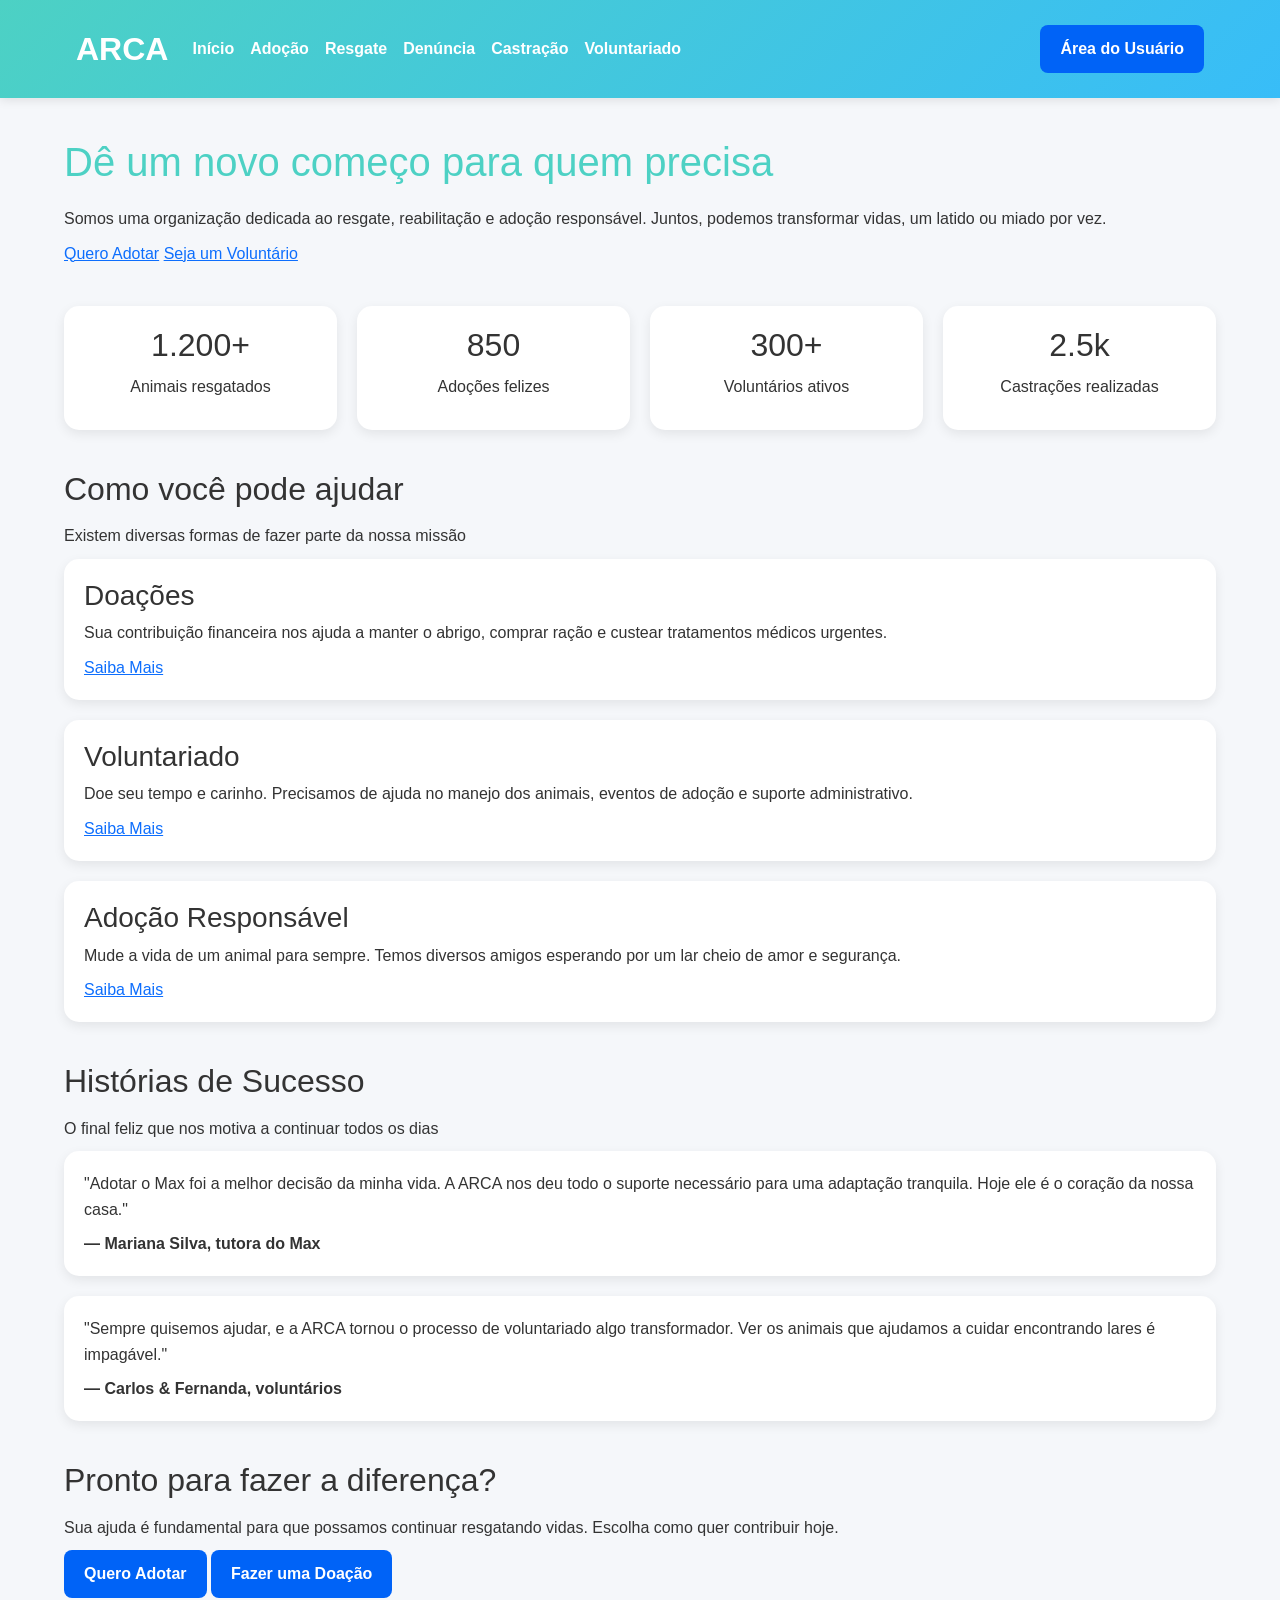
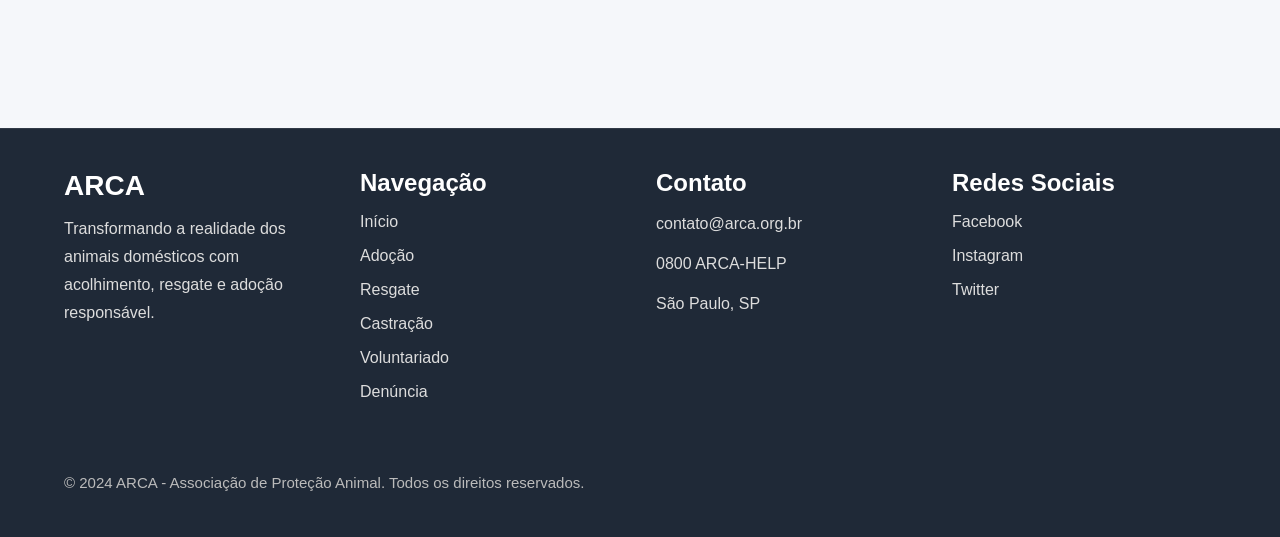
==== commit ea712b2c: "Update index.html" ====
--- a/index.html
+++ b/index.html
@@ -67,18 +67,15 @@
 
 
   <main>
- <section class="hero">
+<section>
   <h1>Dê um novo começo para quem precisa</h1>
-
   <p>
     Somos uma organização dedicada ao resgate, reabilitação e adoção responsável.
     Juntos, podemos transformar vidas, um latido ou miado por vez.
   </p>
 
-  <div class="hero-botoes">
-    <a href="adocao.html" class="botao-claro">Quero Adotar</a>
-    <a href="voluntario.html" class="botao-transparente">Seja um Voluntário</a>
-  </div>
+  <a class="btn-hero branco" href="adocao.html">Quero Adotar</a>
+  <a class="btn-hero transparente" href="voluntario.html">Seja um Voluntário</a>
 </section>
 
     <section class="stats">
--- a/css/style.css
+++ b/css/style.css
@@ -688,65 +688,57 @@
         padding:20px;
     }
 }
-/* HERO */
-
-/* PRIMEIRA SECTION COM IMAGEM DE FUNDO */
-
-main section:first-child{
+.hero{
     background:
     linear-gradient(
-        rgba(0, 80, 45, 0.75),
-        rgba(0, 80, 45, 0.75)
+        rgba(0, 80, 45, 0.65),
+        rgba(0, 80, 45, 0.65)
     ),
-    url("/img/cachorro-gato.jpg");
+    url("../img/cachorro-gato.jpg");
 
     background-size: cover;
     background-position: center right;
+    background-repeat: no-repeat;
 
     min-height: 85vh;
-
+    padding: 100px 80px;
+    color: white;
+}
+
+.hero h1{
+    max-width: 520px;
+    font-size: 3rem;
+    font-weight: 700;
+}
+
+.hero p{
+    max-width: 650px;
+    margin-top: 25px;
+    margin-bottom: 30px;
+}
+
+.hero-botoes{
     display: flex;
-    flex-direction: column;
-    justify-content: center;
-
-    padding: 80px;
+    gap: 12px;
+}
+
+.hero-botoes a{
+    text-decoration: none;
+    padding: 12px 28px;
+    border-radius: 6px;
+    font-weight: 600;
+}
+
+.botao-claro{
+    background: white;
+    color: #00502d;
+}
+
+.botao-transparente{
+    background: transparent;
     color: white;
-}
-
-/* TEXTO */
-
-main section:first-child h1{
-    max-width: 550px;
-    font-size: 3rem;
-}
-
-main section:first-child p{
-    max-width: 600px;
-    margin-top: 20px;
-    margin-bottom: 30px;
-}
-
-/* BOTÕES */
-
-main section:first-child button{
-    padding: 12px 24px;
-
-    border-radius: 8px;
-
     border: 2px solid white;
-
-    background: white;
-
-    margin-right: 10px;
-}
-
-main section:first-child button:last-child{
-    background: transparent;
-}
-
-main section:first-child button a{
-    text-decoration: none;
-    color: inherit;
-}
-
-
+}
+}
+
+
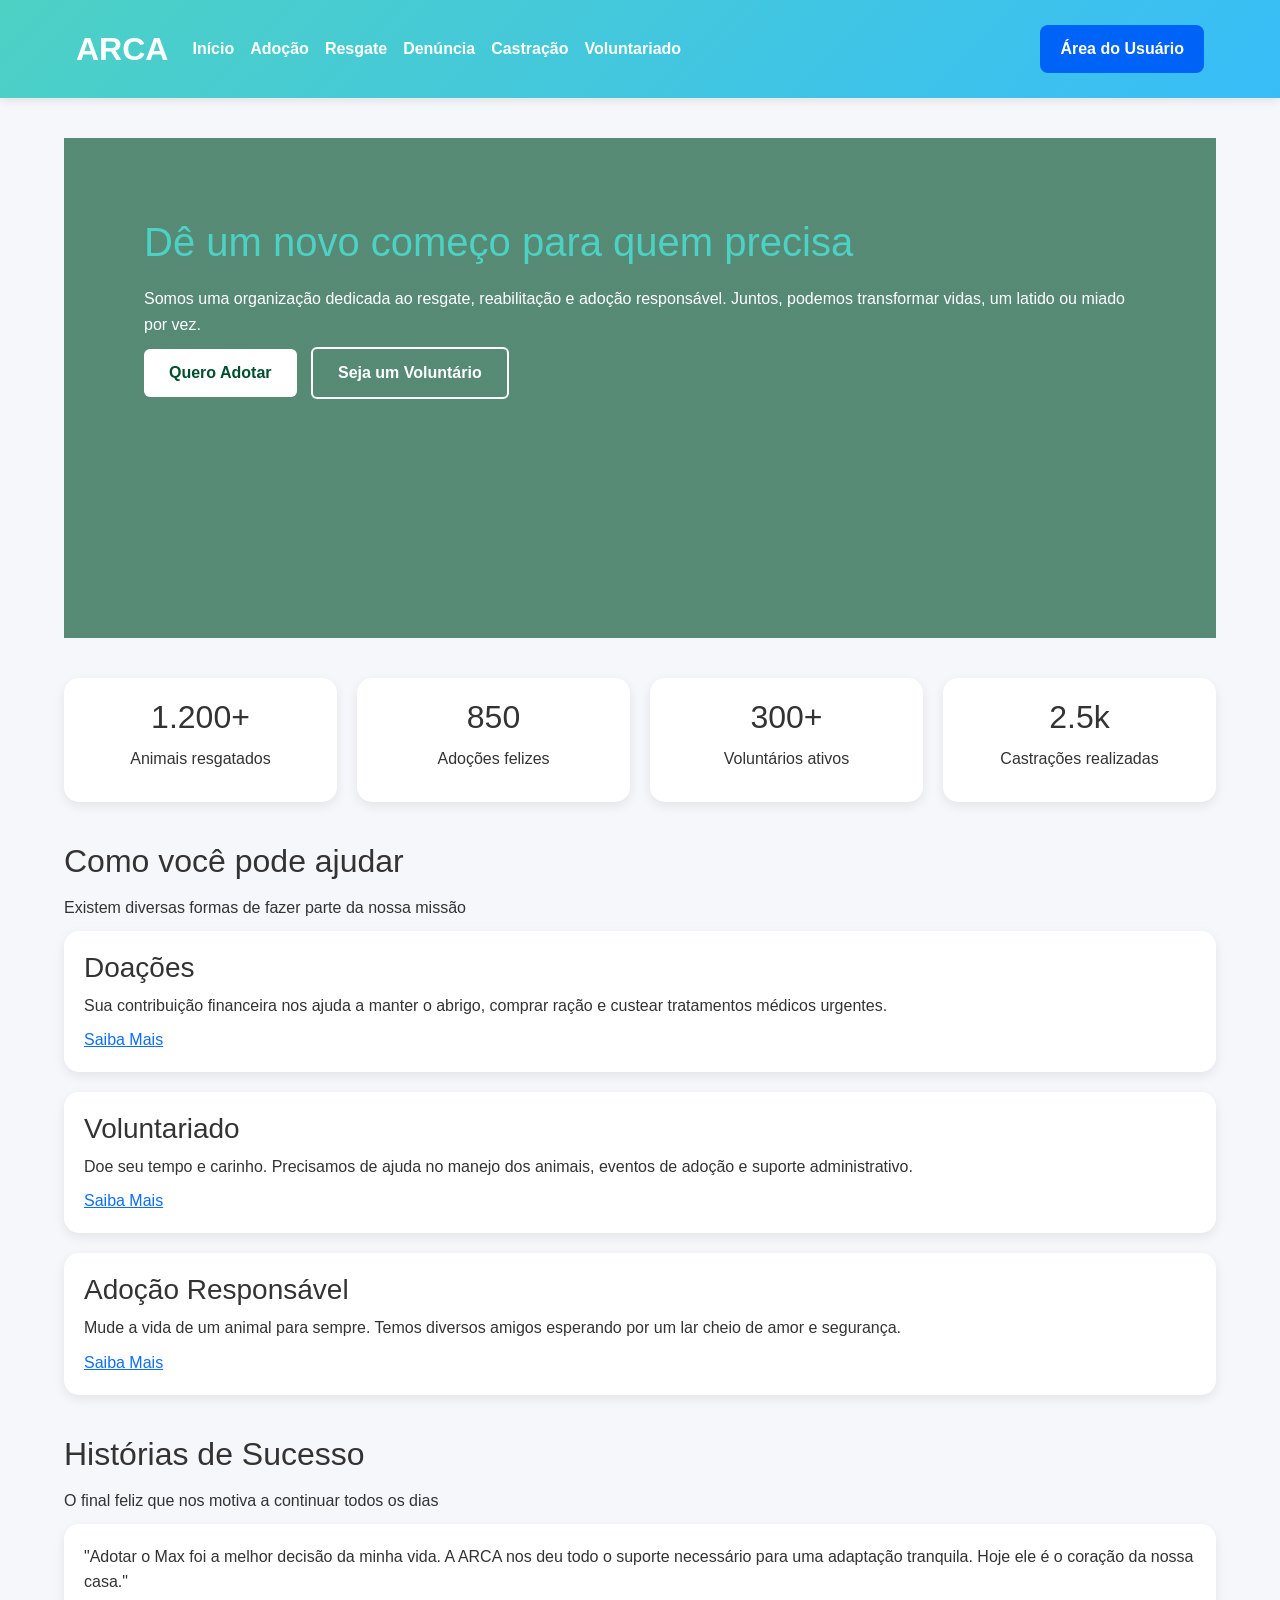
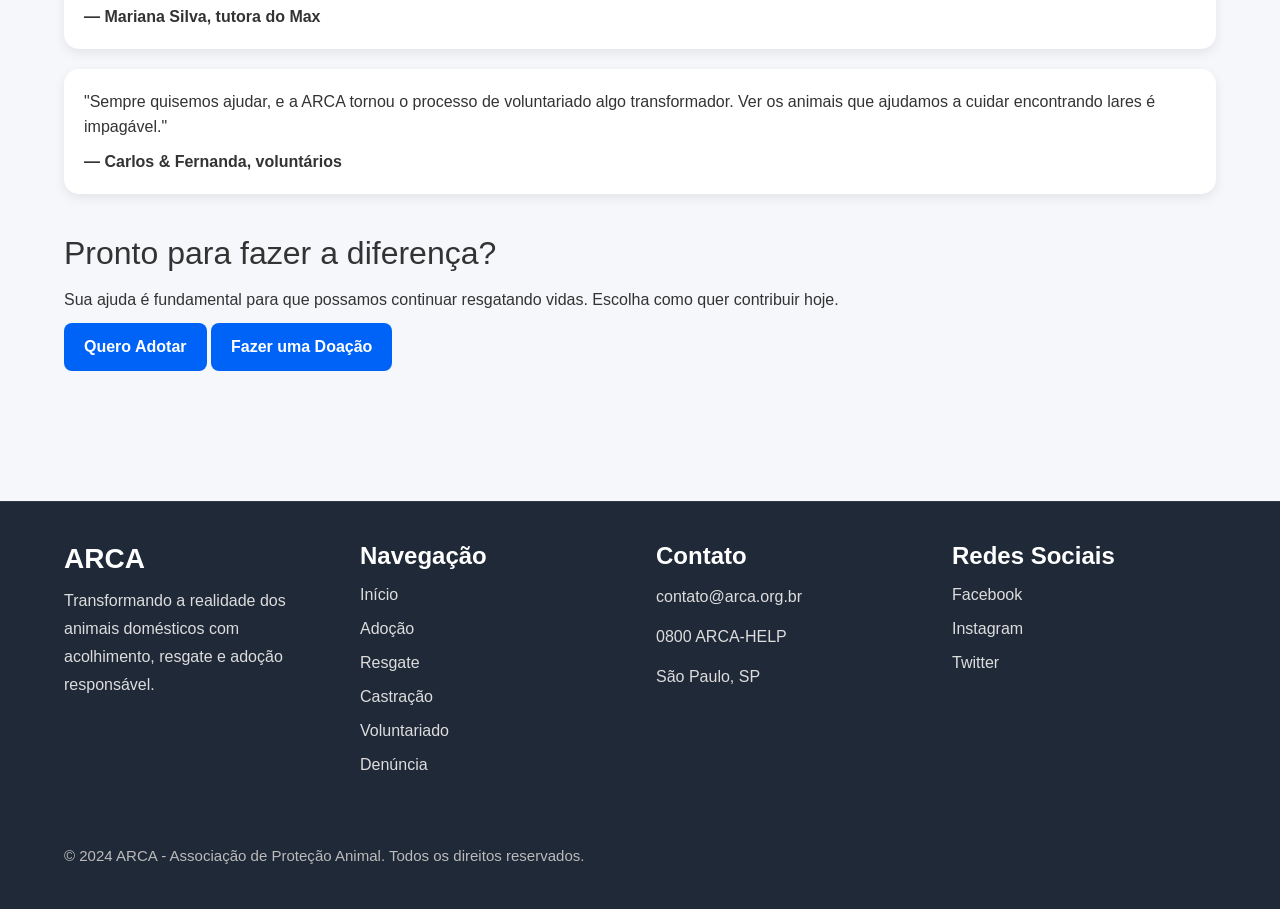
==== commit e45be30d: "Update index.html" ====
--- a/index.html
+++ b/index.html
@@ -67,7 +67,7 @@
 
 
   <main>
-<section>
+<section class="hero-home">
   <h1>Dê um novo começo para quem precisa</h1>
   <p>
     Somos uma organização dedicada ao resgate, reabilitação e adoção responsável.
--- a/css/style.css
+++ b/css/style.css
@@ -688,57 +688,38 @@
         padding:20px;
     }
 }
-.hero{
+main section:first-child{
     background:
-    linear-gradient(
-        rgba(0, 80, 45, 0.65),
-        rgba(0, 80, 45, 0.65)
-    ),
-    url("../img/cachorro-gato.jpg");
+    linear-gradient(rgba(0, 80, 45, 0.65), rgba(0, 80, 45, 0.65)),
+    url("./img/cachorro-gato.jpg");
 
     background-size: cover;
-    background-position: center right;
+    background-position: center;
     background-repeat: no-repeat;
 
-    min-height: 85vh;
-    padding: 100px 80px;
+    min-height: 500px;
+    padding: 80px;
     color: white;
 }
-
-.hero h1{
-    max-width: 520px;
-    font-size: 3rem;
-    font-weight: 700;
-}
-
-.hero p{
-    max-width: 650px;
-    margin-top: 25px;
-    margin-bottom: 30px;
-}
-
-.hero-botoes{
-    display: flex;
-    gap: 12px;
-}
-
-.hero-botoes a{
+.btn-hero{
+    display: inline-block;
+    padding: 12px 25px;
+    border-radius: 6px;
     text-decoration: none;
-    padding: 12px 28px;
-    border-radius: 6px;
-    font-weight: 600;
-}
-
-.botao-claro{
+    margin-right: 10px;
+    font-weight: bold;
+}
+
+.branco{
     background: white;
     color: #00502d;
 }
 
-.botao-transparente{
+.transparente{
     background: transparent;
     color: white;
     border: 2px solid white;
 }
-}
-
-
+
+
+
